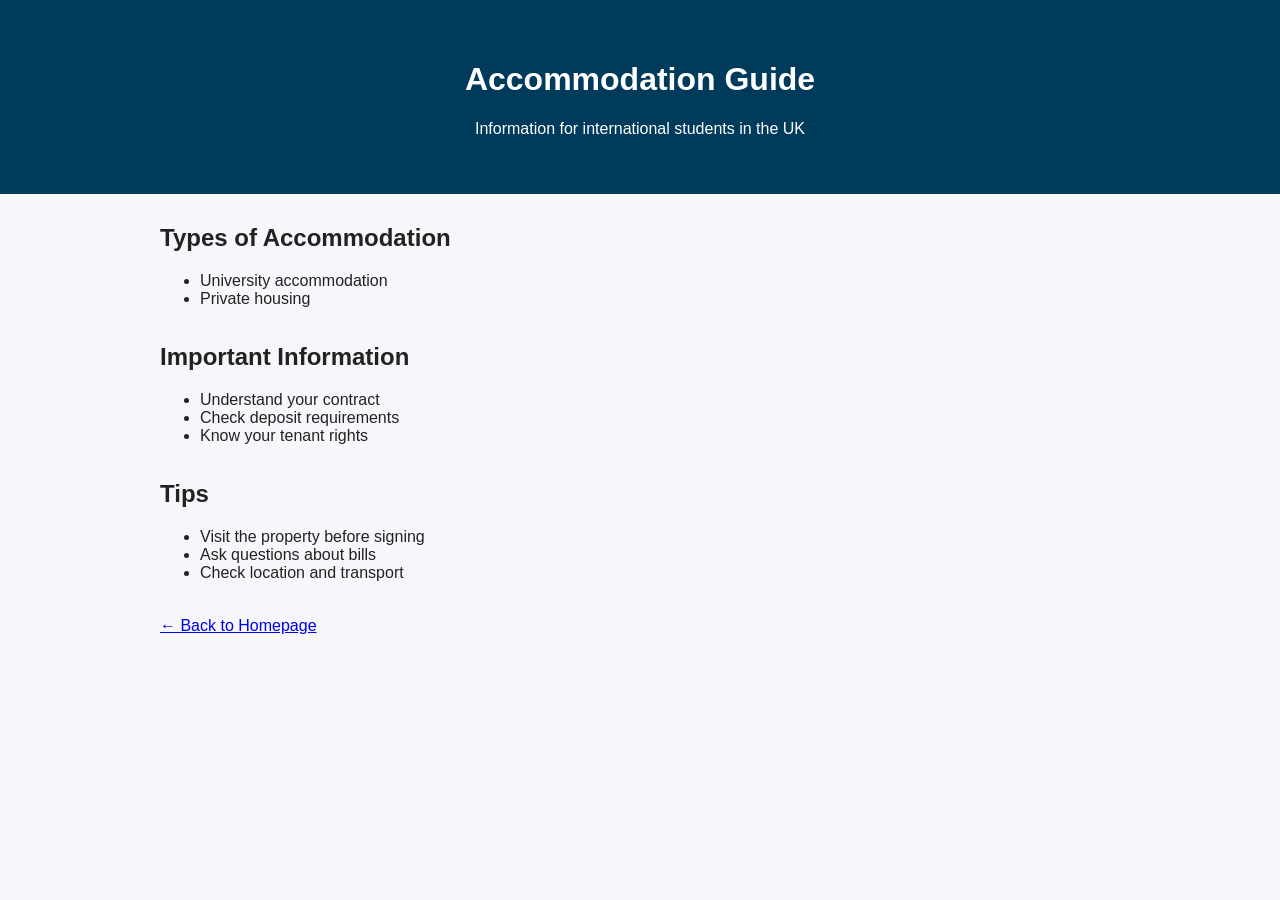
==== accommodation.html @ 3addf227 "accommodation.html" ====
<!DOCTYPE html>
<html lang="en">
<head>
    <meta charset="UTF-8">
    <meta name="viewport" content="width=device-width, initial-scale=1.0">
    <title>Accommodation Guide</title>
    <link rel="stylesheet" href="style.css">
</head>
<body>

<header>
    <h1>Accommodation Guide</h1>
    <p>Information for international students in the UK</p>
</header>

<main>

<section>
    <h2>Types of Accommodation</h2>
    <ul>
        <li>University accommodation</li>
        <li>Private housing</li>
    </ul>
</section>

<section>
    <h2>Important Information</h2>
    <ul>
        <li>Understand your contract</li>
        <li>Check deposit requirements</li>
        <li>Know your tenant rights</li>
    </ul>
</section>

<section>
    <h2>Tips</h2>
    <ul>
        <li>Visit the property before signing</li>
        <li>Ask questions about bills</li>
        <li>Check location and transport</li>
    </ul>
</section>

<section>
    <a href="index.html">← Back to Homepage</a>
</section>

</main>

</body>
</html>
---- style.css ----
* {
    box-sizing: border-box;
}

body {
    font-family: Arial, sans-serif;
    margin: 0;
    background-color: #f5f7fa;
    color: #222;
}

header {
    background-color: #003b5c;
    color: white;
    padding: 40px 20px;
    text-align: center;
}

main {
    max-width: 1000px;
    margin: 30px auto;
    padding: 0 20px;
}

section {
    margin-bottom: 35px;
}

.search-section input {
    width: 100%;
    padding: 15px;
    font-size: 16px;
    border: 1px solid #ccc;
    border-radius: 10px;
}

.grid {
    display: grid;
    grid-template-columns: repeat(3, 1fr);
    gap: 15px;
}

.card {
    display: block;
    background-color: white;
    padding: 25px;
    text-align: center;
    text-decoration: none;
    color: #003b5c;
    border-radius: 12px;
    border: 1px solid #ddd;
    font-weight: bold;
}

.card:hover {
    background-color: #eaf4f8;
}

footer {
    text-align: center;
    padding: 20px;
    color: #666;
}

@media (max-width: 700px) {
    .grid {
        grid-template-columns: 1fr;
    }
}
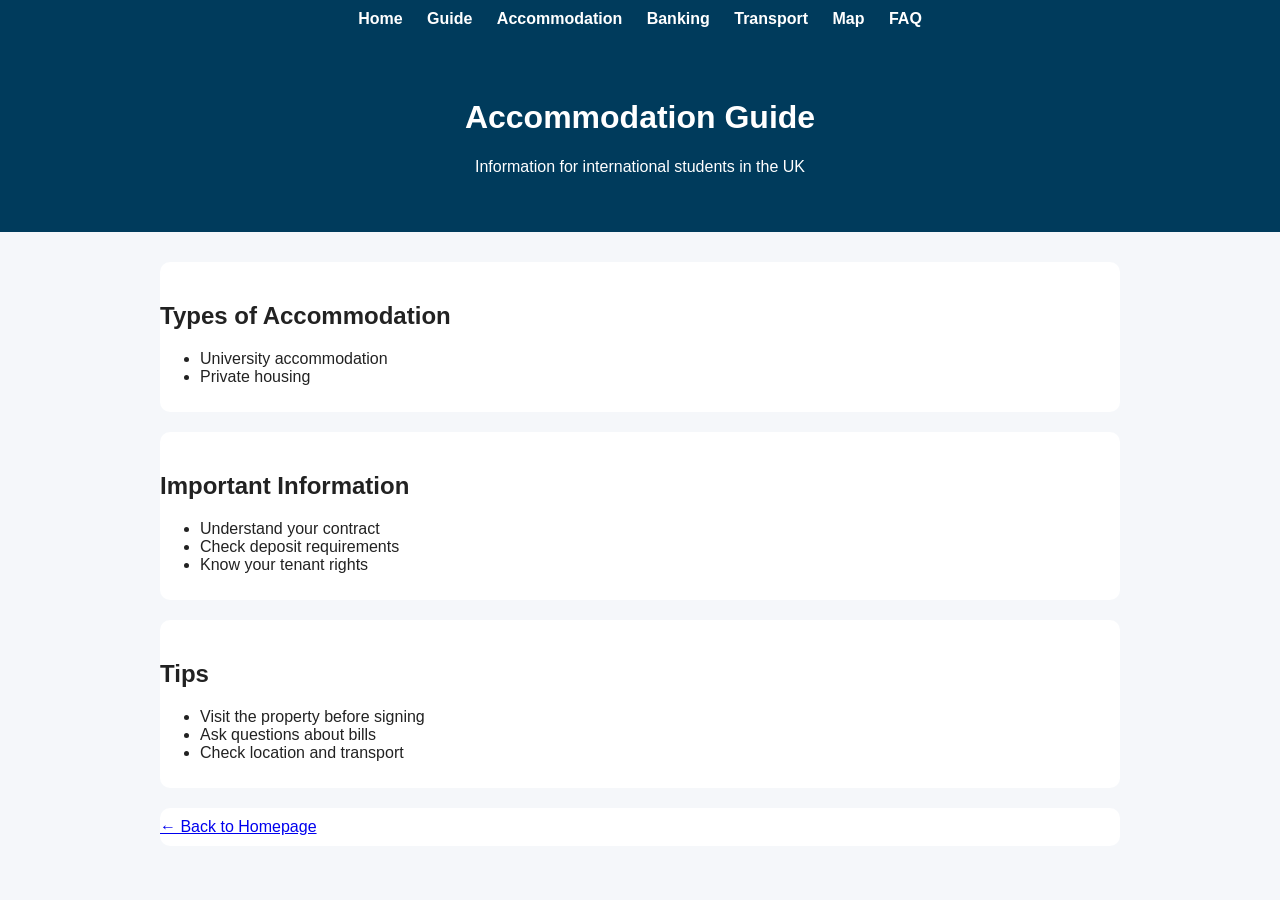
==== commit f5edaf63: "nav" ====
--- a/accommodation.html
+++ b/accommodation.html
@@ -3,10 +3,20 @@
 <head>
     <meta charset="UTF-8">
     <meta name="viewport" content="width=device-width, initial-scale=1.0">
-    <title>Accommodation Guide</title>
+    <title>International Student Hub</title>
     <link rel="stylesheet" href="style.css">
 </head>
 <body>
+
+<nav class="navbar">
+    <a href="index.html">Home</a>
+    <a href="guide.html">Guide</a>
+    <a href="accommodation.html">Accommodation</a>
+    <a href="banking.html">Banking</a>
+    <a href="transport.html">Transport</a>
+    <a href="map.html">Map</a>
+    <a href="faq.html">FAQ</a>
+</nav>
 
 <header>
     <h1>Accommodation Guide</h1>
--- a/style.css
+++ b/style.css
@@ -7,6 +7,23 @@
     margin: 0;
     background-color: #f5f7fa;
     color: #222;
+}
+
+.navbar {
+    background-color: #003b5c;
+    padding: 10px;
+    text-align: center;
+}
+
+.navbar a {
+    color: white;
+    margin: 0 10px;
+    text-decoration: none;
+    font-weight: bold;
+}
+
+.navbar a:hover {
+    text-decoration: underline;
 }
 
 header {
@@ -24,6 +41,10 @@
 
 section {
     margin-bottom: 35px;
+    background: white;
+    padding: 20px;
+    border-radius: 10px;
+    margin-bottom: 20px;
 }
 
 .search-section input {
@@ -50,9 +71,11 @@
     border-radius: 12px;
     border: 1px solid #ddd;
     font-weight: bold;
+    transition: 0.2s;
 }
 
 .card:hover {
+    transform: translateY(-3px);
     background-color: #eaf4f8;
 }
 
@@ -66,4 +89,12 @@
     .grid {
         grid-template-columns: 1fr;
     }
+}
+
+h2 {
+    margin-top: 30px;
+}
+
+section {
+    padding: 10px 0;
 }
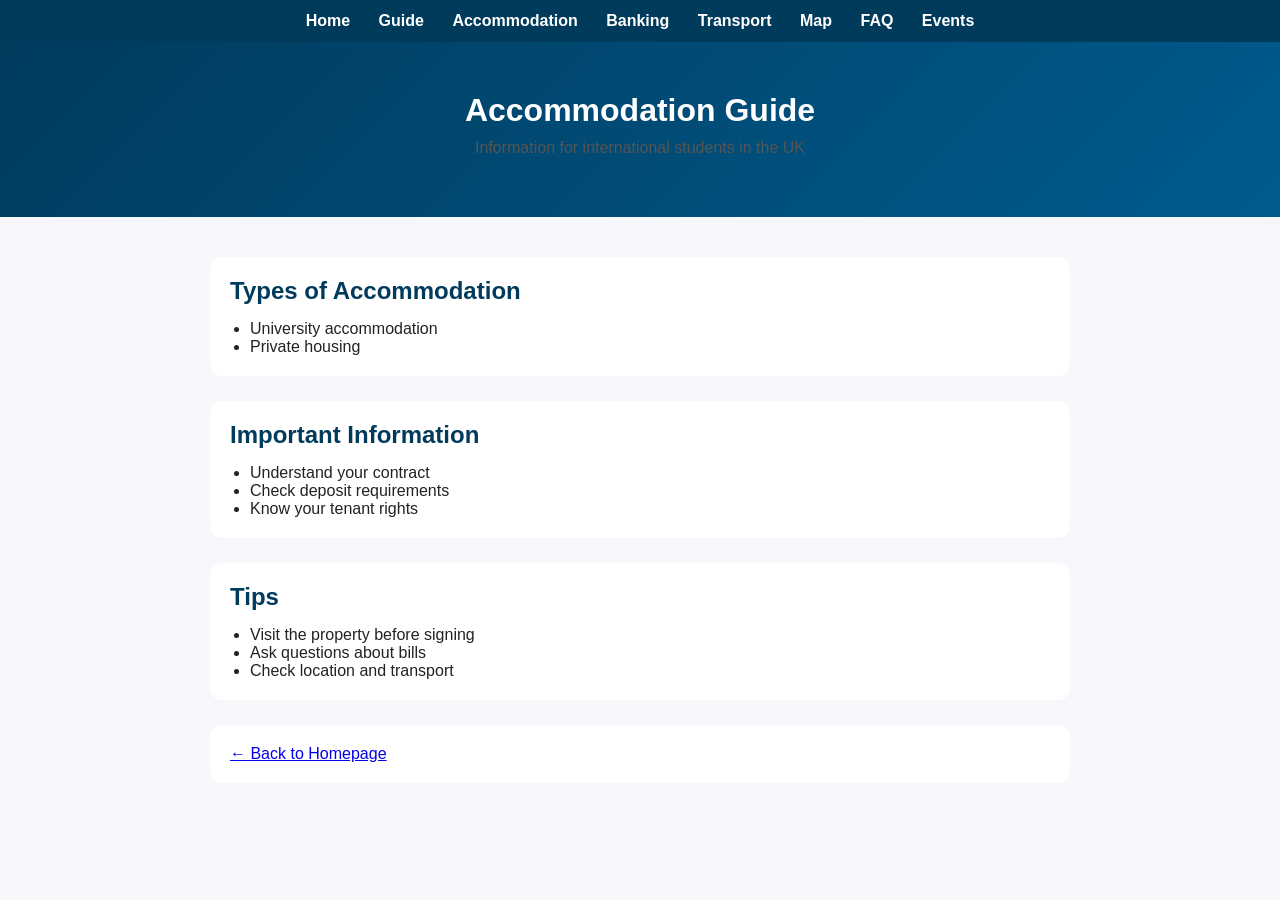
==== commit 988d9d79: "nav bar" ====
--- a/accommodation.html
+++ b/accommodation.html
@@ -16,7 +16,9 @@
     <a href="transport.html">Transport</a>
     <a href="map.html">Map</a>
     <a href="faq.html">FAQ</a>
+    <a href="events.html">Events</a>
 </nav>
+
 
 <header>
     <h1>Accommodation Guide</h1>
--- a/style.css
+++ b/style.css
@@ -1,23 +1,27 @@
+/* Reset */
 * {
     box-sizing: border-box;
+    margin: 0;
+    padding: 0;
 }
 
+/* Body */
 body {
     font-family: Arial, sans-serif;
-    margin: 0;
     background-color: #f5f7fa;
     color: #222;
 }
 
+/* Navbar */
 .navbar {
     background-color: #003b5c;
-    padding: 10px;
+    padding: 12px;
     text-align: center;
 }
 
 .navbar a {
     color: white;
-    margin: 0 10px;
+    margin: 0 12px;
     text-decoration: none;
     font-weight: bold;
 }
@@ -26,75 +30,87 @@
     text-decoration: underline;
 }
 
+/* Header */
 header {
-    background-color: #003b5c;
+    background: linear-gradient(135deg, #003b5c, #005b8f);
     color: white;
-    padding: 40px 20px;
+    padding: 50px 20px;
     text-align: center;
 }
 
+h1 {
+    font-size: 32px;
+    margin-bottom: 10px;
+}
+
+h2 {
+    margin-bottom: 15px;
+    color: #003b5c;
+}
+
+/* Layout */
 main {
-    max-width: 1000px;
-    margin: 30px auto;
+    max-width: 900px;
+    margin: 40px auto;
     padding: 0 20px;
 }
 
 section {
-    margin-bottom: 35px;
     background: white;
     padding: 20px;
-    border-radius: 10px;
-    margin-bottom: 20px;
+    border-radius: 12px;
+    margin-bottom: 25px;
 }
 
-.search-section input {
-    width: 100%;
-    padding: 15px;
-    font-size: 16px;
-    border: 1px solid #ccc;
-    border-radius: 10px;
+/* Grid */
+.grid {
+    display: grid;
+    grid-template-columns: repeat(auto-fit, minmax(220px, 1fr));
+    gap: 20px;
 }
 
-.grid {
-    display: grid;
-    grid-template-columns: repeat(3, 1fr);
-    gap: 15px;
-}
-
+/* Cards */
 .card {
     display: block;
-    background-color: white;
     padding: 25px;
+    background: white;
+    border-radius: 15px;
     text-align: center;
     text-decoration: none;
     color: #003b5c;
-    border-radius: 12px;
-    border: 1px solid #ddd;
     font-weight: bold;
-    transition: 0.2s;
+    box-shadow: 0 4px 10px rgba(0,0,0,0.08);
+    transition: all 0.2s ease;
 }
 
 .card:hover {
-    transform: translateY(-3px);
-    background-color: #eaf4f8;
+    transform: translateY(-5px);
+    box-shadow: 0 8px 20px rgba(0,0,0,0.12);
 }
 
+/* Search */
+.search {
+    width: 100%;
+    padding: 15px;
+    border-radius: 10px;
+    border: 1px solid #ccc;
+    font-size: 16px;
+}
+
+/* Text */
+p {
+    color: #555;
+    margin-bottom: 10px;
+}
+
+ul, ol {
+    margin-left: 20px;
+    margin-top: 10px;
+}
+
+/* Footer */
 footer {
     text-align: center;
     padding: 20px;
     color: #666;
-}
-
-@media (max-width: 700px) {
-    .grid {
-        grid-template-columns: 1fr;
-    }
-}
-
-h2 {
-    margin-top: 30px;
-}
-
-section {
-    padding: 10px 0;
 }
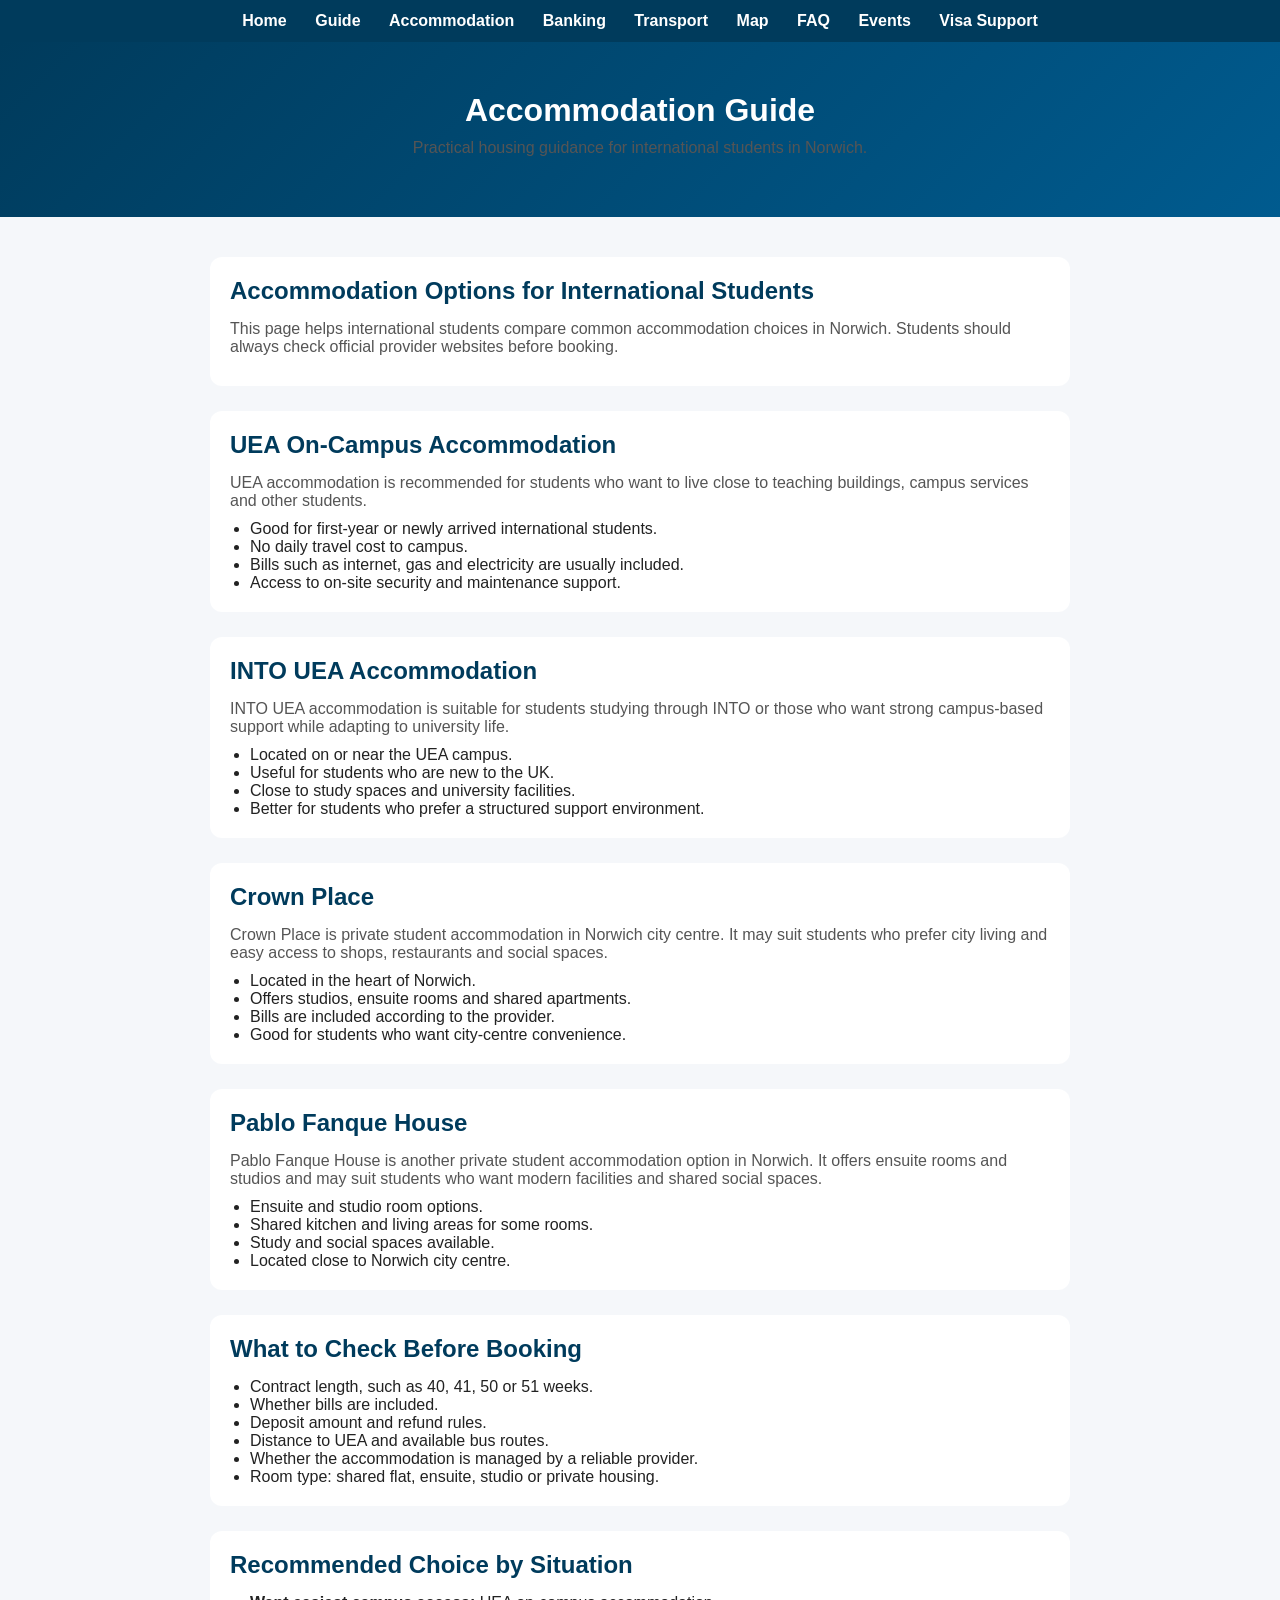
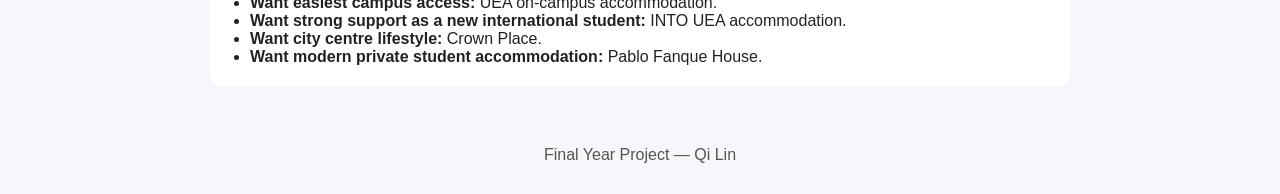
==== commit 67cb150a: "visa page" ====
--- a/accommodation.html
+++ b/accommodation.html
@@ -3,7 +3,7 @@
 <head>
     <meta charset="UTF-8">
     <meta name="viewport" content="width=device-width, initial-scale=1.0">
-    <title>International Student Hub</title>
+    <title>Accommodation Guide</title>
     <link rel="stylesheet" href="style.css">
 </head>
 <body>
@@ -17,47 +17,93 @@
     <a href="map.html">Map</a>
     <a href="faq.html">FAQ</a>
     <a href="events.html">Events</a>
+    <a href="visa.html">Visa Support</a>
 </nav>
-
 
 <header>
     <h1>Accommodation Guide</h1>
-    <p>Information for international students in the UK</p>
+    <p>Practical housing guidance for international students in Norwich.</p>
 </header>
 
 <main>
 
 <section>
-    <h2>Types of Accommodation</h2>
+    <h2>Accommodation Options for International Students</h2>
+    <p>This page helps international students compare common accommodation choices in Norwich. Students should always check official provider websites before booking.</p>
+</section>
+
+<section>
+    <h2>UEA On-Campus Accommodation</h2>
+    <p>UEA accommodation is recommended for students who want to live close to teaching buildings, campus services and other students.</p>
     <ul>
-        <li>University accommodation</li>
-        <li>Private housing</li>
+        <li>Good for first-year or newly arrived international students.</li>
+        <li>No daily travel cost to campus.</li>
+        <li>Bills such as internet, gas and electricity are usually included.</li>
+        <li>Access to on-site security and maintenance support.</li>
     </ul>
 </section>
 
 <section>
-    <h2>Important Information</h2>
+    <h2>INTO UEA Accommodation</h2>
+    <p>INTO UEA accommodation is suitable for students studying through INTO or those who want strong campus-based support while adapting to university life.</p>
     <ul>
-        <li>Understand your contract</li>
-        <li>Check deposit requirements</li>
-        <li>Know your tenant rights</li>
+        <li>Located on or near the UEA campus.</li>
+        <li>Useful for students who are new to the UK.</li>
+        <li>Close to study spaces and university facilities.</li>
+        <li>Better for students who prefer a structured support environment.</li>
     </ul>
 </section>
 
 <section>
-    <h2>Tips</h2>
+    <h2>Crown Place</h2>
+    <p>Crown Place is private student accommodation in Norwich city centre. It may suit students who prefer city living and easy access to shops, restaurants and social spaces.</p>
     <ul>
-        <li>Visit the property before signing</li>
-        <li>Ask questions about bills</li>
-        <li>Check location and transport</li>
+        <li>Located in the heart of Norwich.</li>
+        <li>Offers studios, ensuite rooms and shared apartments.</li>
+        <li>Bills are included according to the provider.</li>
+        <li>Good for students who want city-centre convenience.</li>
     </ul>
 </section>
 
 <section>
-    <a href="index.html">← Back to Homepage</a>
+    <h2>Pablo Fanque House</h2>
+    <p>Pablo Fanque House is another private student accommodation option in Norwich. It offers ensuite rooms and studios and may suit students who want modern facilities and shared social spaces.</p>
+    <ul>
+        <li>Ensuite and studio room options.</li>
+        <li>Shared kitchen and living areas for some rooms.</li>
+        <li>Study and social spaces available.</li>
+        <li>Located close to Norwich city centre.</li>
+    </ul>
+</section>
+
+<section>
+    <h2>What to Check Before Booking</h2>
+    <ul>
+        <li>Contract length, such as 40, 41, 50 or 51 weeks.</li>
+        <li>Whether bills are included.</li>
+        <li>Deposit amount and refund rules.</li>
+        <li>Distance to UEA and available bus routes.</li>
+        <li>Whether the accommodation is managed by a reliable provider.</li>
+        <li>Room type: shared flat, ensuite, studio or private housing.</li>
+    </ul>
+</section>
+
+<section>
+    <h2>Recommended Choice by Situation</h2>
+    <ul>
+        <li><strong>Want easiest campus access:</strong> UEA on-campus accommodation.</li>
+        <li><strong>Want strong support as a new international student:</strong> INTO UEA accommodation.</li>
+        <li><strong>Want city centre lifestyle:</strong> Crown Place.</li>
+        <li><strong>Want modern private student accommodation:</strong> Pablo Fanque House.</li>
+    </ul>
 </section>
 
 </main>
 
+<footer>
+    <p>Final Year Project — Qi Lin</p>
+</footer>
+
+<script src="script.js"></script>
 </body>
 </html>
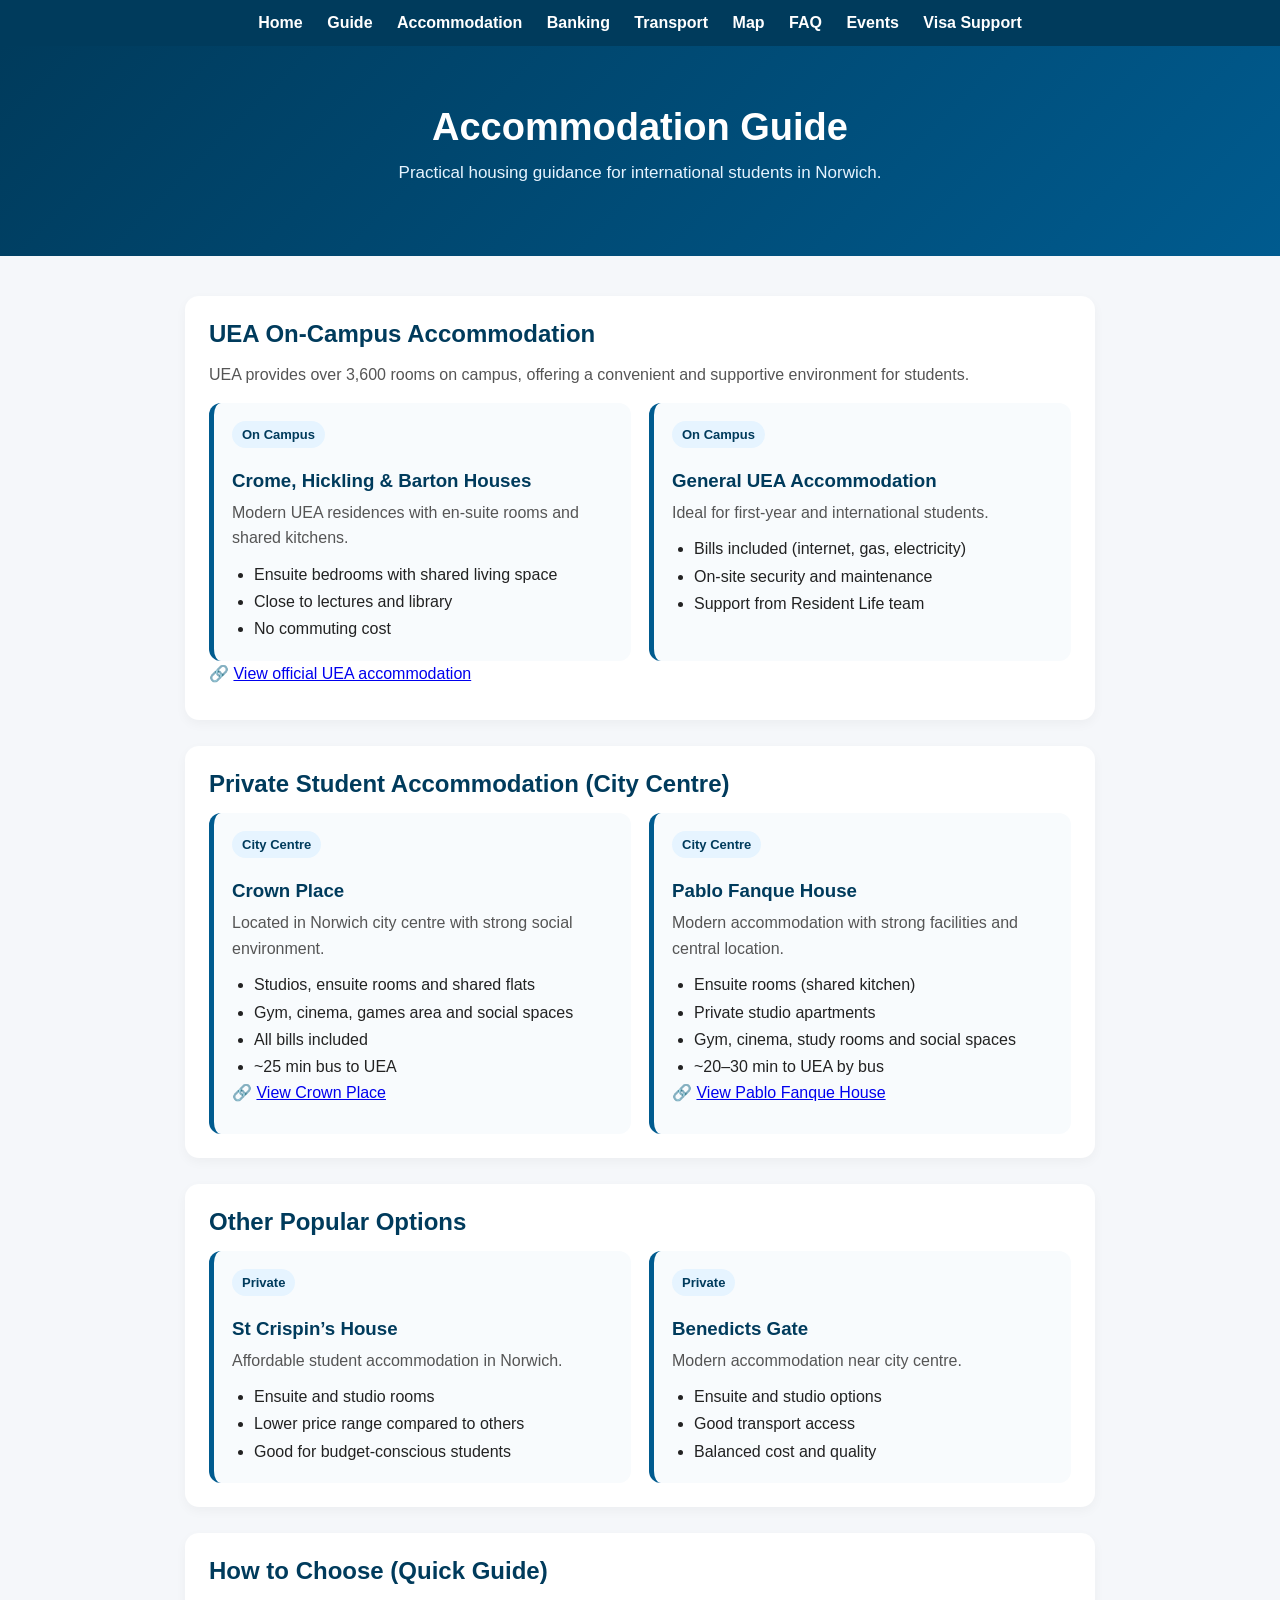
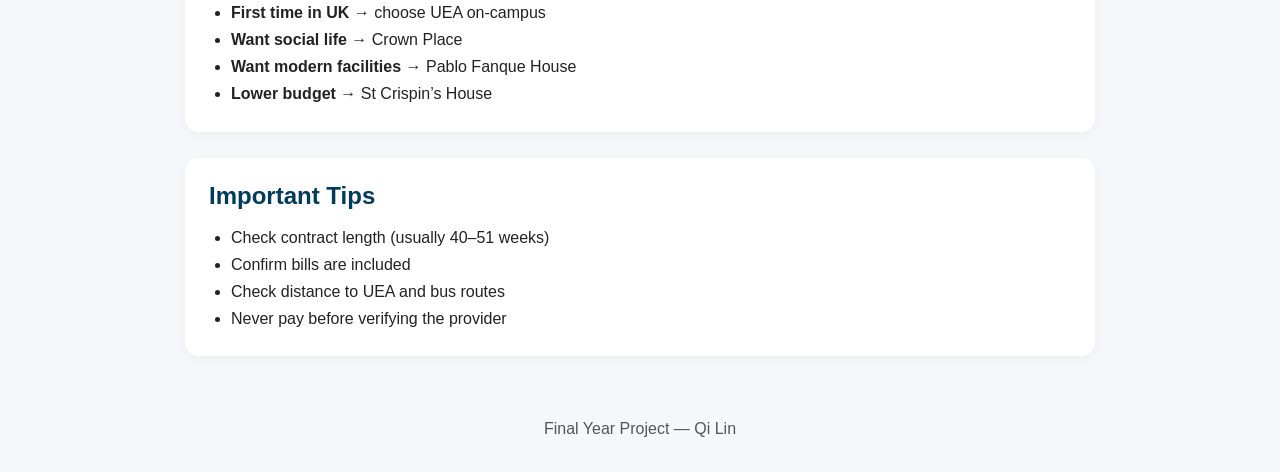
==== commit a90ddab5: "acc" ====
--- a/accommodation.html
+++ b/accommodation.html
@@ -28,73 +28,137 @@
 <main>
 
 <section>
-    <h2>Accommodation Options for International Students</h2>
-    <p>This page helps international students compare common accommodation choices in Norwich. Students should always check official provider websites before booking.</p>
+    <h2>UEA On-Campus Accommodation</h2>
+    <p>UEA provides over 3,600 rooms on campus, offering a convenient and supportive environment for students.</p>
+
+    <div class="info-grid">
+
+        <div class="info-card">
+            <span class="badge">On Campus</span>
+            <h3>Crome, Hickling & Barton Houses</h3>
+            <p>Modern UEA residences with en-suite rooms and shared kitchens.</p>
+            <ul>
+                <li>Ensuite bedrooms with shared living space</li>
+                <li>Close to lectures and library</li>
+                <li>No commuting cost</li>
+            </ul>
+        </div>
+
+        <div class="info-card">
+            <span class="badge">On Campus</span>
+            <h3>General UEA Accommodation</h3>
+            <p>Ideal for first-year and international students.</p>
+            <ul>
+                <li>Bills included (internet, gas, electricity)</li>
+                <li>On-site security and maintenance</li>
+                <li>Support from Resident Life team</li>
+            </ul>
+        </div>
+
+    </div>
+
+    <p>
+        🔗 <a href="https://www.uea.ac.uk/uea-life/accommodation" target="_blank">
+        View official UEA accommodation
+        </a>
+    </p>
 </section>
 
+
 <section>
-    <h2>UEA On-Campus Accommodation</h2>
-    <p>UEA accommodation is recommended for students who want to live close to teaching buildings, campus services and other students.</p>
-    <ul>
-        <li>Good for first-year or newly arrived international students.</li>
-        <li>No daily travel cost to campus.</li>
-        <li>Bills such as internet, gas and electricity are usually included.</li>
-        <li>Access to on-site security and maintenance support.</li>
-    </ul>
+    <h2>Private Student Accommodation (City Centre)</h2>
+
+    <div class="info-grid">
+
+        <div class="info-card">
+            <span class="badge">City Centre</span>
+            <h3>Crown Place</h3>
+            <p>Located in Norwich city centre with strong social environment.</p>
+            <ul>
+                <li>Studios, ensuite rooms and shared flats</li>
+                <li>Gym, cinema, games area and social spaces</li>
+                <li>All bills included</li>
+                <li>~25 min bus to UEA</li>
+            </ul>
+            <p>
+                🔗 <a href="https://www.collegiate-ac.com/uk-student-accommodation/norwich/crown-place/" target="_blank">
+                View Crown Place
+                </a>
+            </p>
+        </div>
+
+        <div class="info-card">
+            <span class="badge">City Centre</span>
+            <h3>Pablo Fanque House</h3>
+            <p>Modern accommodation with strong facilities and central location.</p>
+            <ul>
+                <li>Ensuite rooms (shared kitchen)</li>
+                <li>Private studio apartments</li>
+                <li>Gym, cinema, study rooms and social spaces</li>
+                <li>~20–30 min to UEA by bus</li>
+            </ul>
+            <p>
+                🔗 <a href="https://www.capitolstudents.com/locations/norwich/pablo-fanque-house/" target="_blank">
+                View Pablo Fanque House
+                </a>
+            </p>
+        </div>
+
+    </div>
 </section>
 
+
 <section>
-    <h2>INTO UEA Accommodation</h2>
-    <p>INTO UEA accommodation is suitable for students studying through INTO or those who want strong campus-based support while adapting to university life.</p>
-    <ul>
-        <li>Located on or near the UEA campus.</li>
-        <li>Useful for students who are new to the UK.</li>
-        <li>Close to study spaces and university facilities.</li>
-        <li>Better for students who prefer a structured support environment.</li>
-    </ul>
+    <h2>Other Popular Options</h2>
+
+    <div class="info-grid">
+
+        <div class="info-card">
+            <span class="badge">Private</span>
+            <h3>St Crispin’s House</h3>
+            <p>Affordable student accommodation in Norwich.</p>
+            <ul>
+                <li>Ensuite and studio rooms</li>
+                <li>Lower price range compared to others</li>
+                <li>Good for budget-conscious students</li>
+            </ul>
+        </div>
+
+        <div class="info-card">
+            <span class="badge">Private</span>
+            <h3>Benedicts Gate</h3>
+            <p>Modern accommodation near city centre.</p>
+            <ul>
+                <li>Ensuite and studio options</li>
+                <li>Good transport access</li>
+                <li>Balanced cost and quality</li>
+            </ul>
+        </div>
+
+    </div>
 </section>
 
+
 <section>
-    <h2>Crown Place</h2>
-    <p>Crown Place is private student accommodation in Norwich city centre. It may suit students who prefer city living and easy access to shops, restaurants and social spaces.</p>
+    <h2>How to Choose (Quick Guide)</h2>
+
     <ul>
-        <li>Located in the heart of Norwich.</li>
-        <li>Offers studios, ensuite rooms and shared apartments.</li>
-        <li>Bills are included according to the provider.</li>
-        <li>Good for students who want city-centre convenience.</li>
+        <li><strong>First time in UK →</strong> choose UEA on-campus</li>
+        <li><strong>Want social life →</strong> Crown Place</li>
+        <li><strong>Want modern facilities →</strong> Pablo Fanque House</li>
+        <li><strong>Lower budget →</strong> St Crispin’s House</li>
     </ul>
+
 </section>
 
-<section>
-    <h2>Pablo Fanque House</h2>
-    <p>Pablo Fanque House is another private student accommodation option in Norwich. It offers ensuite rooms and studios and may suit students who want modern facilities and shared social spaces.</p>
-    <ul>
-        <li>Ensuite and studio room options.</li>
-        <li>Shared kitchen and living areas for some rooms.</li>
-        <li>Study and social spaces available.</li>
-        <li>Located close to Norwich city centre.</li>
-    </ul>
-</section>
 
 <section>
-    <h2>What to Check Before Booking</h2>
+    <h2>Important Tips</h2>
     <ul>
-        <li>Contract length, such as 40, 41, 50 or 51 weeks.</li>
-        <li>Whether bills are included.</li>
-        <li>Deposit amount and refund rules.</li>
-        <li>Distance to UEA and available bus routes.</li>
-        <li>Whether the accommodation is managed by a reliable provider.</li>
-        <li>Room type: shared flat, ensuite, studio or private housing.</li>
-    </ul>
-</section>
-
-<section>
-    <h2>Recommended Choice by Situation</h2>
-    <ul>
-        <li><strong>Want easiest campus access:</strong> UEA on-campus accommodation.</li>
-        <li><strong>Want strong support as a new international student:</strong> INTO UEA accommodation.</li>
-        <li><strong>Want city centre lifestyle:</strong> Crown Place.</li>
-        <li><strong>Want modern private student accommodation:</strong> Pablo Fanque House.</li>
+        <li>Check contract length (usually 40–51 weeks)</li>
+        <li>Confirm bills are included</li>
+        <li>Check distance to UEA and bus routes</li>
+        <li>Never pay before verifying the provider</li>
     </ul>
 </section>
 
--- a/style.css
+++ b/style.css
@@ -1,27 +1,27 @@
-/* Reset */
 * {
     box-sizing: border-box;
     margin: 0;
     padding: 0;
 }
 
-/* Body */
 body {
     font-family: Arial, sans-serif;
     background-color: #f5f7fa;
     color: #222;
 }
 
-/* Navbar */
 .navbar {
     background-color: #003b5c;
-    padding: 12px;
+    padding: 14px;
     text-align: center;
+    position: sticky;
+    top: 0;
+    z-index: 10;
 }
 
 .navbar a {
     color: white;
-    margin: 0 12px;
+    margin: 0 10px;
     text-decoration: none;
     font-weight: bold;
 }
@@ -30,57 +30,77 @@
     text-decoration: underline;
 }
 
-/* Header */
 header {
     background: linear-gradient(135deg, #003b5c, #005b8f);
     color: white;
-    padding: 50px 20px;
+    padding: 60px 20px;
     text-align: center;
 }
 
-h1 {
-    font-size: 32px;
+header h1 {
+    font-size: 38px;
     margin-bottom: 10px;
+    color: white;
 }
 
-h2 {
-    margin-bottom: 15px;
-    color: #003b5c;
+header p {
+    color: #e6f4ff;
+    font-size: 17px;
 }
 
-/* Layout */
 main {
-    max-width: 900px;
+    max-width: 950px;
     margin: 40px auto;
     padding: 0 20px;
 }
 
 section {
     background: white;
-    padding: 20px;
-    border-radius: 12px;
-    margin-bottom: 25px;
+    padding: 24px;
+    border-radius: 14px;
+    margin-bottom: 26px;
+    box-shadow: 0 4px 12px rgba(0,0,0,0.04);
 }
 
-/* Grid */
-.grid {
+h2 {
+    color: #003b5c;
+    margin-bottom: 14px;
+}
+
+h3 {
+    color: #003b5c;
+    margin: 12px 0 8px;
+}
+
+p {
+    color: #555;
+    line-height: 1.6;
+    margin-bottom: 10px;
+}
+
+ul, ol {
+    margin-left: 22px;
+    line-height: 1.7;
+}
+
+.grid, .info-grid {
     display: grid;
     grid-template-columns: repeat(auto-fit, minmax(220px, 1fr));
-    gap: 20px;
+    gap: 18px;
+    margin-top: 15px;
 }
 
-/* Cards */
 .card {
     display: block;
-    padding: 25px;
     background: white;
+    padding: 24px;
     border-radius: 15px;
     text-align: center;
     text-decoration: none;
     color: #003b5c;
     font-weight: bold;
     box-shadow: 0 4px 10px rgba(0,0,0,0.08);
-    transition: all 0.2s ease;
+    transition: 0.2s ease;
 }
 
 .card:hover {
@@ -88,7 +108,11 @@
     box-shadow: 0 8px 20px rgba(0,0,0,0.12);
 }
 
-/* Search */
+.external::after {
+    content: " ↗";
+    font-size: 13px;
+}
+
 .search {
     width: 100%;
     padding: 15px;
@@ -97,18 +121,58 @@
     font-size: 16px;
 }
 
-/* Text */
-p {
-    color: #555;
+.search-section {
+    text-align: center;
+}
+
+.info-card {
+    background: #f8fbfd;
+    border-left: 5px solid #005b8f;
+    padding: 18px;
+    border-radius: 12px;
+}
+
+.badge {
+    display: inline-block;
+    background: #e6f4ff;
+    color: #003b5c;
+    padding: 6px 10px;
+    border-radius: 20px;
+    font-size: 13px;
+    font-weight: bold;
     margin-bottom: 10px;
 }
 
-ul, ol {
-    margin-left: 20px;
-    margin-top: 10px;
+details {
+    background: #f8fbfd;
+    padding: 15px;
+    border-radius: 10px;
+    margin-bottom: 12px;
+    border: 1px solid #dce8ef;
 }
 
-/* Footer */
+summary {
+    font-weight: bold;
+    color: #003b5c;
+    cursor: pointer;
+}
+
+.button-link {
+    display: inline-block;
+    padding: 12px 18px;
+    background: #003b5c;
+    color: white;
+    border-radius: 8px;
+    text-decoration: none;
+    font-weight: bold;
+    margin-right: 10px;
+    margin-top: 8px;
+}
+
+.button-link:hover {
+    background: #005b8f;
+}
+
 footer {
     text-align: center;
     padding: 20px;
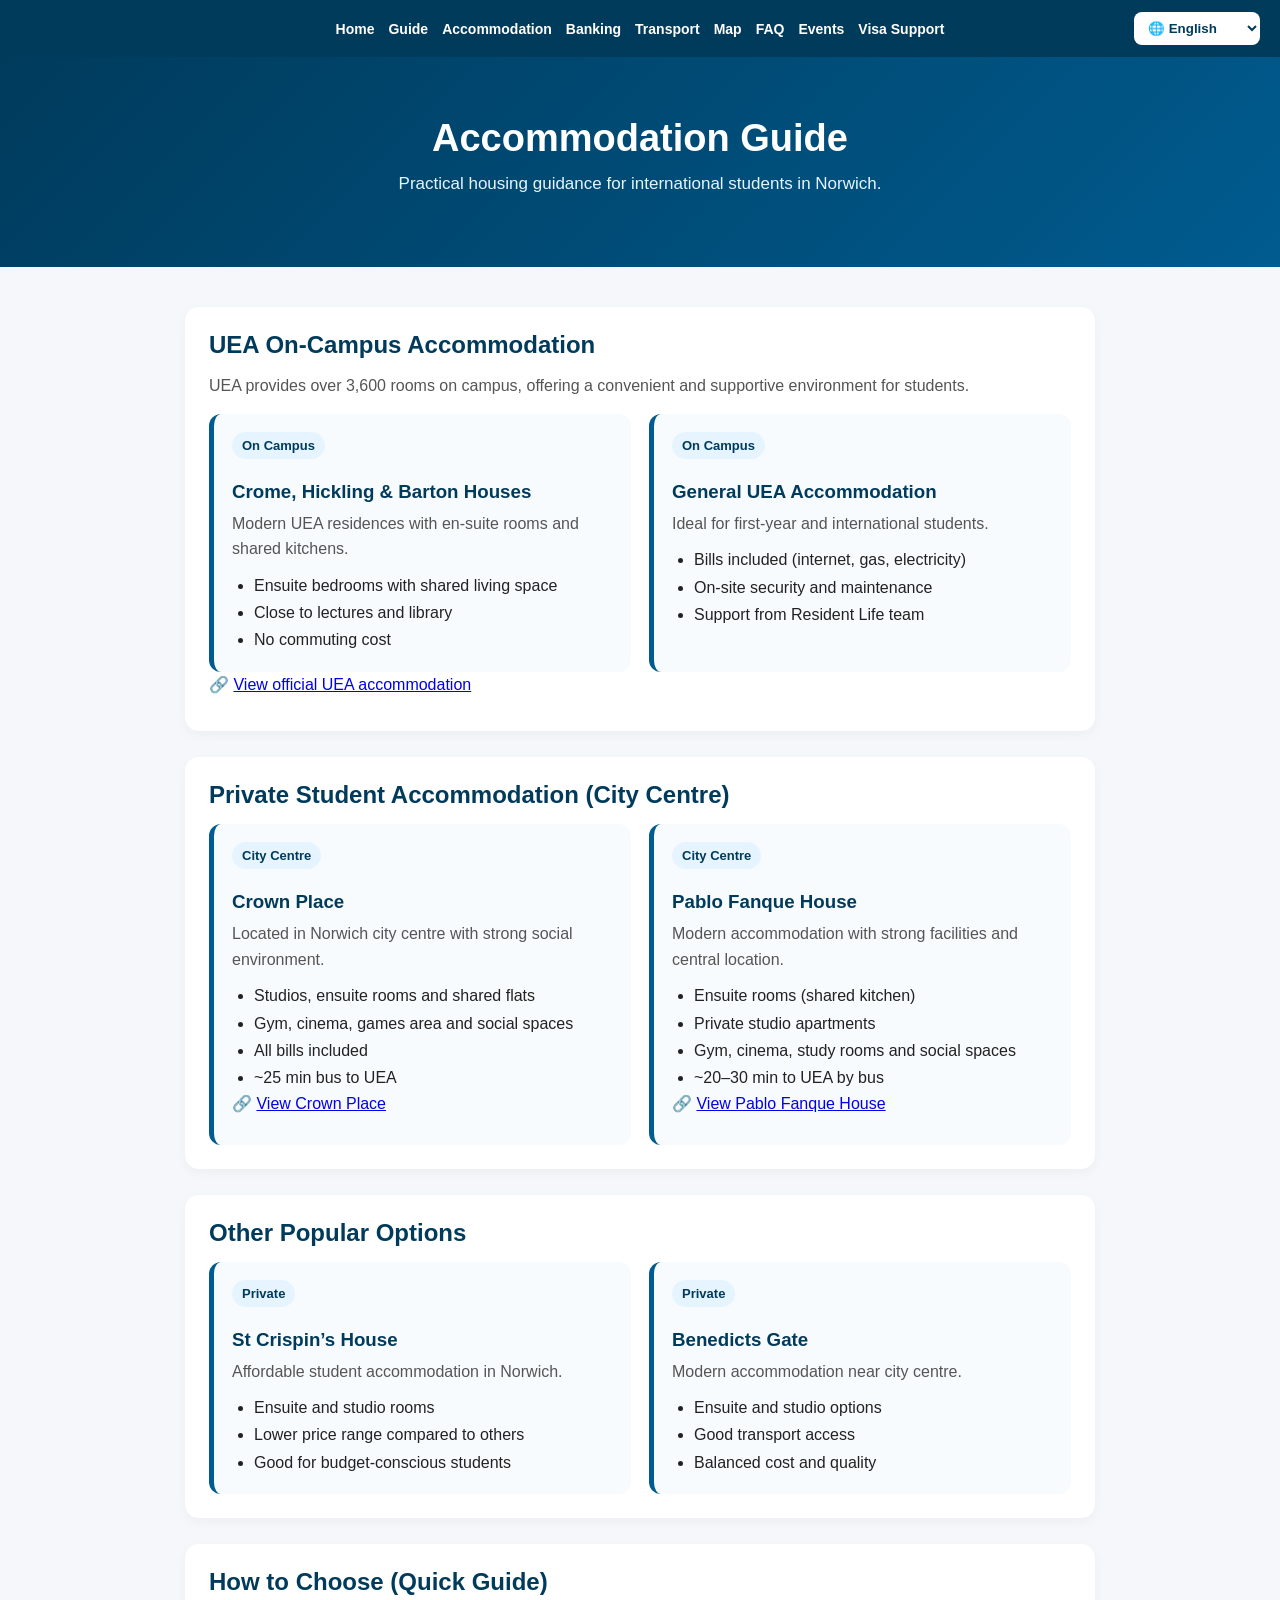
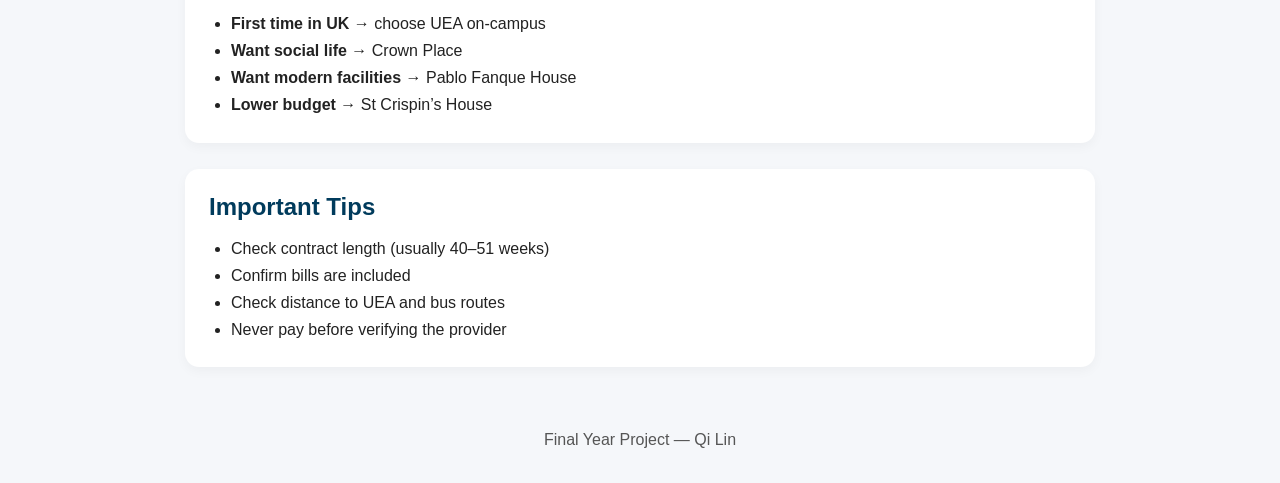
==== commit 0a7450d3: "nav bar" ====
--- a/accommodation.html
+++ b/accommodation.html
@@ -9,15 +9,27 @@
 <body>
 
 <nav class="navbar">
-    <a href="index.html">Home</a>
-    <a href="guide.html">Guide</a>
-    <a href="accommodation.html">Accommodation</a>
-    <a href="banking.html">Banking</a>
-    <a href="transport.html">Transport</a>
-    <a href="map.html">Map</a>
-    <a href="faq.html">FAQ</a>
-    <a href="events.html">Events</a>
-    <a href="visa.html">Visa Support</a>
+    <div class="nav-left">
+        <a href="index.html">Home</a>
+        <a href="guide.html">Guide</a>
+        <a href="accommodation.html">Accommodation</a>
+        <a href="banking.html">Banking</a>
+        <a href="transport.html">Transport</a>
+        <a href="map.html">Map</a>
+        <a href="faq.html">FAQ</a>
+        <a href="events.html">Events</a>
+        <a href="visa.html">Visa Support</a>
+    </div>
+
+    <div class="nav-right">
+        <select class="language-select" onchange="changeLanguage(this.value)">
+            <option value="en">🌐 English</option>
+            <option value="zh">🇨🇳 中文</option>
+            <option value="ar">🇸🇦 العربية</option>
+            <option value="hi">🇮🇳 हिन्दी</option>
+            <option value="vi">🇻🇳 Tiếng Việt</option>
+        </select>
+    </div>
 </nav>
 
 <header>
--- a/style.css
+++ b/style.css
@@ -12,24 +12,48 @@
 
 .navbar {
     background-color: #003b5c;
-    padding: 14px;
-    text-align: center;
+    padding: 12px 20px;
+    display: grid;
+    grid-template-columns: 1fr auto 1fr;
+    align-items: center;
     position: sticky;
     top: 0;
     z-index: 10;
 }
 
-.navbar a {
-    color: white;
-    margin: 0 10px;
+.nav-left {
+    grid-column: 2;
+    display: flex;
+    justify-content: center;
+    flex-wrap: wrap;
+    gap: 14px;
+}
+
+.nav-left a {
+    color: white;
     text-decoration: none;
     font-weight: bold;
-}
-
-.navbar a:hover {
+    font-size: 14px;
+}
+
+.nav-left a:hover {
     text-decoration: underline;
 }
 
+.nav-right {
+    grid-column: 3;
+    justify-self: end;
+}
+
+.language-select {
+    padding: 8px 10px;
+    border-radius: 8px;
+    border: none;
+    font-weight: bold;
+    color: #003b5c;
+    background: white;
+    cursor: pointer;
+}
 header {
     background: linear-gradient(135deg, #003b5c, #005b8f);
     color: white;
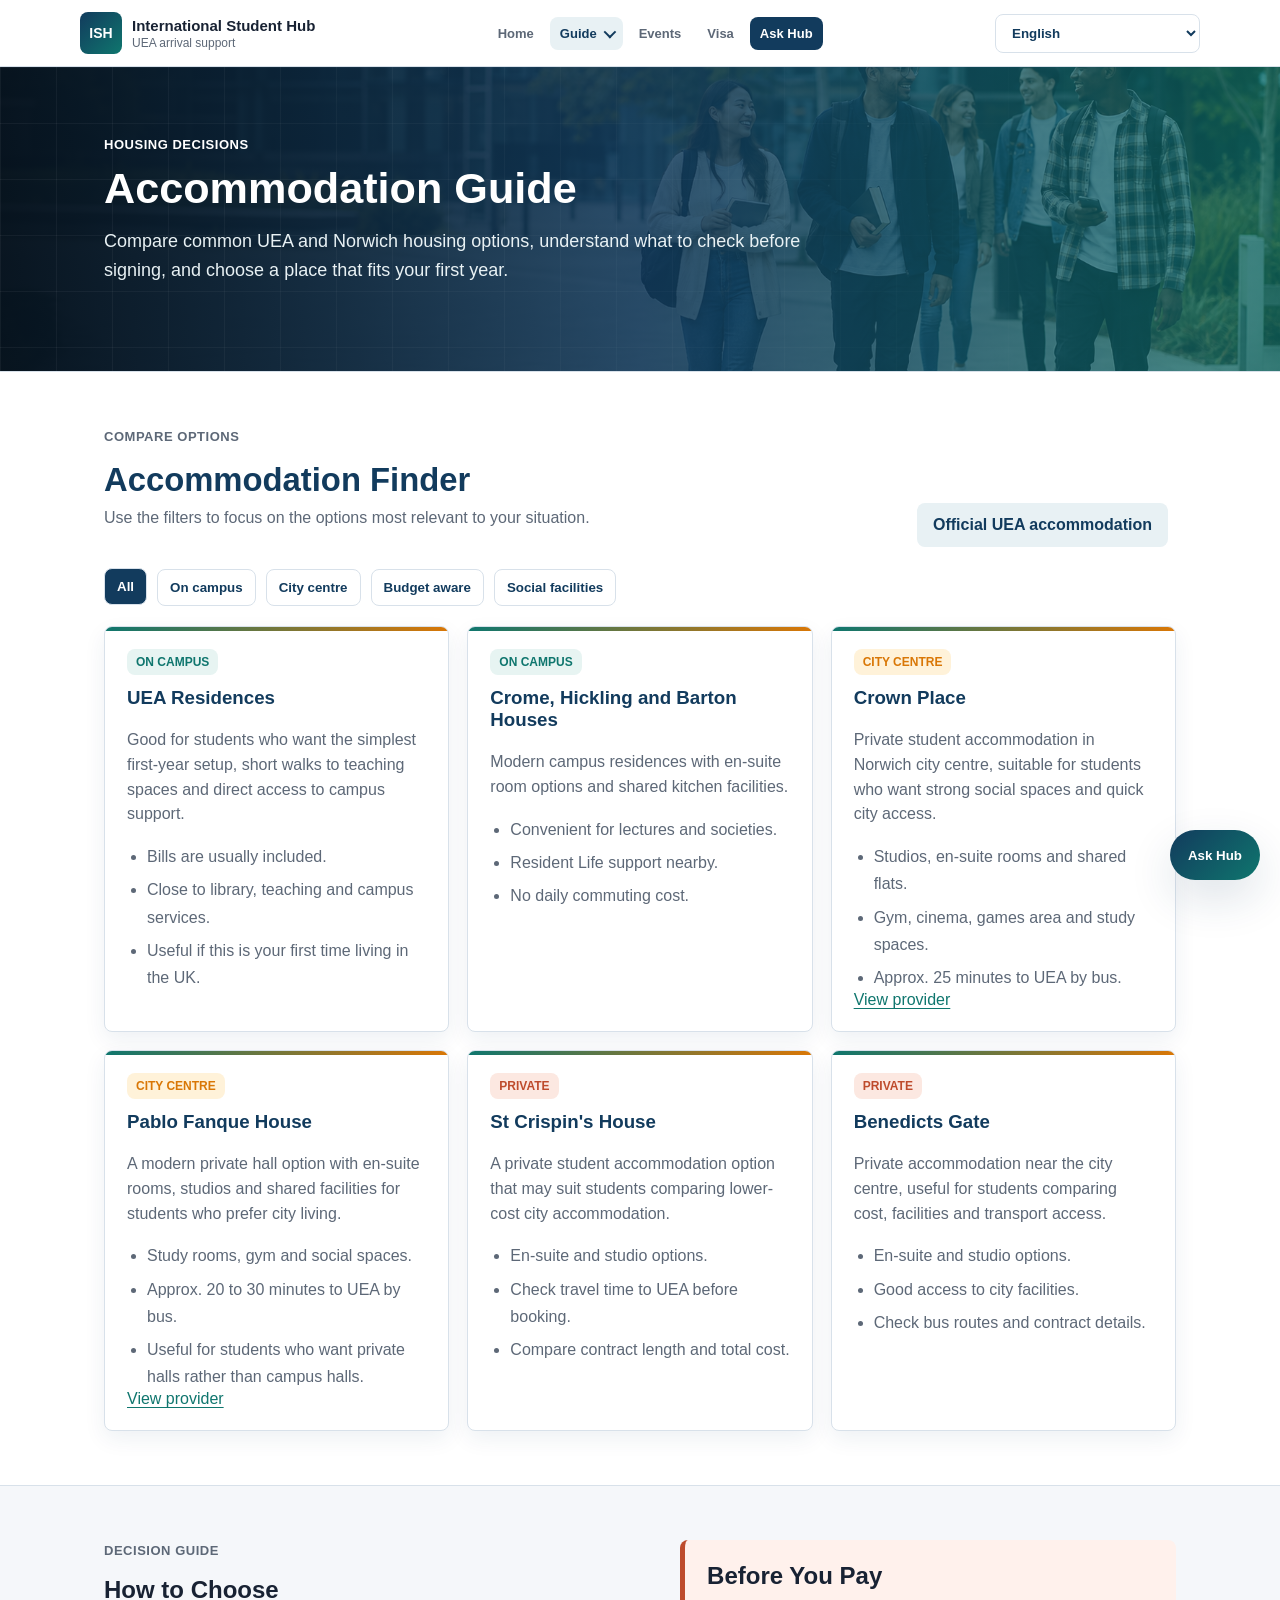
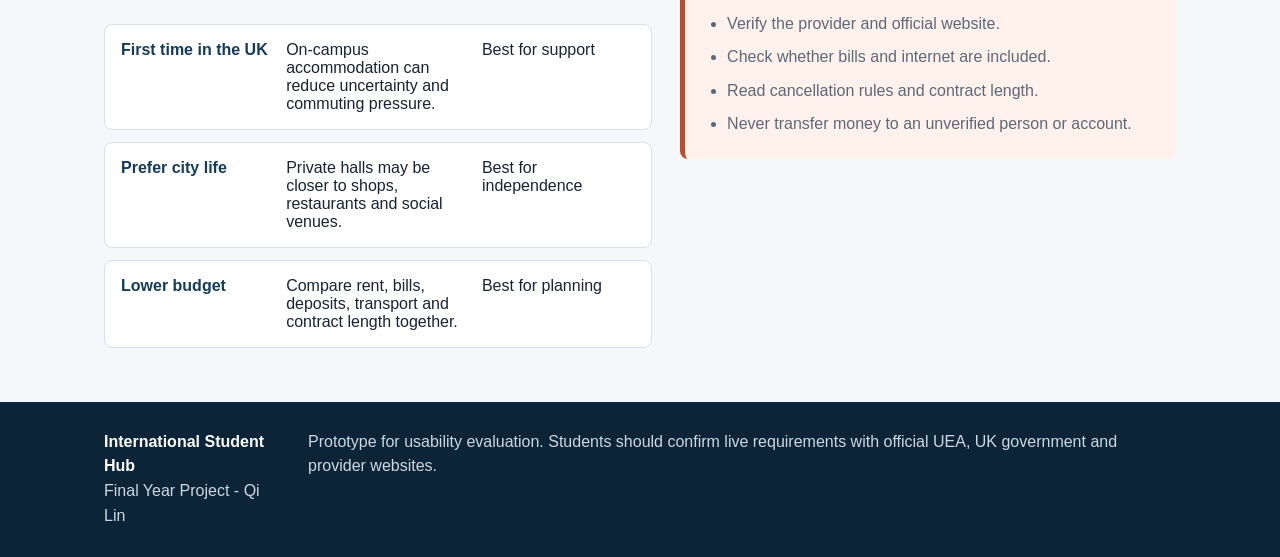
==== commit d0bdb5fa: "updates" ====
--- a/accommodation.html
+++ b/accommodation.html
@@ -3,183 +3,196 @@
 <head>
     <meta charset="UTF-8">
     <meta name="viewport" content="width=device-width, initial-scale=1.0">
-    <title>Accommodation Guide</title>
+    <title>Accommodation Guide - International Student Hub</title>
     <link rel="stylesheet" href="style.css">
 </head>
 <body>
+<a class="skip-link" href="#main-content">Skip to main content</a>
 
-<nav class="navbar">
-    <div class="nav-left">
-        <a href="index.html">Home</a>
-        <a href="guide.html">Guide</a>
-        <a href="accommodation.html">Accommodation</a>
-        <a href="banking.html">Banking</a>
-        <a href="transport.html">Transport</a>
-        <a href="map.html">Map</a>
-        <a href="faq.html">FAQ</a>
-        <a href="events.html">Events</a>
-        <a href="visa.html">Visa Support</a>
-    </div>
+<nav class="navbar" aria-label="Primary navigation">
+    <div class="nav-inner">
+        <a class="brand" href="index.html">
+            <span class="brand-mark">ISH</span>
+            <span>
+                <strong>International Student Hub</strong>
+                <small>UEA arrival support</small>
+            </span>
+        </a>
 
-    <div class="nav-right">
-        <select class="language-select" onchange="changeLanguage(this.value)">
-            <option value="en">🌐 English</option>
-            <option value="zh">🇨🇳 中文</option>
-            <option value="ar">🇸🇦 العربية</option>
-            <option value="hi">🇮🇳 हिन्दी</option>
-            <option value="vi">🇻🇳 Tiếng Việt</option>
-        </select>
+        <div class="nav-links">
+            <a href="index.html">Home</a>
+            <div class="nav-dropdown">
+                <button class="nav-dropdown-toggle" type="button" aria-haspopup="true" aria-expanded="false">Guide</button>
+                <div class="nav-dropdown-menu">
+                    <a href="guide.html">New Student Guide</a>
+                    <a href="accommodation.html">Accommodation</a>
+                    <a href="banking.html">Banking</a>
+                    <a href="transport.html">Transport</a>
+                    <a href="map.html">Campus Map</a>
+                    <a href="faq.html">FAQ</a>
+                </div>
+            </div>
+            <a href="events.html">Events</a>
+            <a href="visa.html">Visa</a>
+            <button class="nav-chat-link" type="button" data-chat-open>Ask Hub</button>
+        </div>
+
+        <div class="nav-actions">
+            <select class="language-select" aria-label="Language preference">
+                <option value="en">English</option>
+                <option value="zh">Chinese</option>
+                <option value="th">Thai (future work)</option>
+                <option value="vi">Vietnamese (future work)</option>
+            </select>
+        </div>
     </div>
 </nav>
 
-<header>
-    <h1>Accommodation Guide</h1>
-    <p>Practical housing guidance for international students in Norwich.</p>
+<header class="page-hero">
+    <div class="content-wrap">
+        <span class="eyebrow">Housing decisions</span>
+        <h1>Accommodation Guide</h1>
+        <p>Compare common UEA and Norwich housing options, understand what to check before signing, and choose a place that fits your first year.</p>
+    </div>
 </header>
 
-<main>
+<main id="main-content">
+    <section class="content-band surface filter-section">
+        <div class="content-wrap">
+            <div class="section-heading">
+                <div>
+                    <span class="eyebrow muted">Compare options</span>
+                    <h2>Accommodation Finder</h2>
+                    <p>Use the filters to focus on the options most relevant to your situation.</p>
+                </div>
+                <a class="button-link secondary" href="https://www.uea.ac.uk/uea-life/accommodation" target="_blank" rel="noopener">Official UEA accommodation</a>
+            </div>
 
-<section>
-    <h2>UEA On-Campus Accommodation</h2>
-    <p>UEA provides over 3,600 rooms on campus, offering a convenient and supportive environment for students.</p>
+            <div class="filter-bar" aria-label="Accommodation filters">
+                <button class="filter-chip active" type="button" data-filter="all">All</button>
+                <button class="filter-chip" type="button" data-filter="campus">On campus</button>
+                <button class="filter-chip" type="button" data-filter="city">City centre</button>
+                <button class="filter-chip" type="button" data-filter="budget">Budget aware</button>
+                <button class="filter-chip" type="button" data-filter="social">Social facilities</button>
+            </div>
 
-    <div class="info-grid">
+            <div class="card-grid">
+                <article class="option-card" data-category="campus budget">
+                    <span class="badge">On campus</span>
+                    <h3>UEA Residences</h3>
+                    <p>Good for students who want the simplest first-year setup, short walks to teaching spaces and direct access to campus support.</p>
+                    <ul>
+                        <li>Bills are usually included.</li>
+                        <li>Close to library, teaching and campus services.</li>
+                        <li>Useful if this is your first time living in the UK.</li>
+                    </ul>
+                </article>
 
-        <div class="info-card">
-            <span class="badge">On Campus</span>
-            <h3>Crome, Hickling & Barton Houses</h3>
-            <p>Modern UEA residences with en-suite rooms and shared kitchens.</p>
-            <ul>
-                <li>Ensuite bedrooms with shared living space</li>
-                <li>Close to lectures and library</li>
-                <li>No commuting cost</li>
-            </ul>
+                <article class="option-card" data-category="campus social">
+                    <span class="badge">On campus</span>
+                    <h3>Crome, Hickling and Barton Houses</h3>
+                    <p>Modern campus residences with en-suite room options and shared kitchen facilities.</p>
+                    <ul>
+                        <li>Convenient for lectures and societies.</li>
+                        <li>Resident Life support nearby.</li>
+                        <li>No daily commuting cost.</li>
+                    </ul>
+                </article>
+
+                <article class="option-card" data-category="city social">
+                    <span class="badge amber">City centre</span>
+                    <h3>Crown Place</h3>
+                    <p>Private student accommodation in Norwich city centre, suitable for students who want strong social spaces and quick city access.</p>
+                    <ul>
+                        <li>Studios, en-suite rooms and shared flats.</li>
+                        <li>Gym, cinema, games area and study spaces.</li>
+                        <li>Approx. 25 minutes to UEA by bus.</li>
+                    </ul>
+                    <a href="https://www.collegiate-ac.com/uk-student-accommodation/norwich/crown-place/" target="_blank" rel="noopener">View provider</a>
+                </article>
+
+                <article class="option-card" data-category="city social">
+                    <span class="badge amber">City centre</span>
+                    <h3>Pablo Fanque House</h3>
+                    <p>A modern private hall option with en-suite rooms, studios and shared facilities for students who prefer city living.</p>
+                    <ul>
+                        <li>Study rooms, gym and social spaces.</li>
+                        <li>Approx. 20 to 30 minutes to UEA by bus.</li>
+                        <li>Useful for students who want private halls rather than campus halls.</li>
+                    </ul>
+                    <a href="https://www.capitolstudents.com/locations/norwich/pablo-fanque-house/" target="_blank" rel="noopener">View provider</a>
+                </article>
+
+                <article class="option-card" data-category="city budget">
+                    <span class="badge coral">Private</span>
+                    <h3>St Crispin's House</h3>
+                    <p>A private student accommodation option that may suit students comparing lower-cost city accommodation.</p>
+                    <ul>
+                        <li>En-suite and studio options.</li>
+                        <li>Check travel time to UEA before booking.</li>
+                        <li>Compare contract length and total cost.</li>
+                    </ul>
+                </article>
+
+                <article class="option-card" data-category="city budget">
+                    <span class="badge coral">Private</span>
+                    <h3>Benedicts Gate</h3>
+                    <p>Private accommodation near the city centre, useful for students comparing cost, facilities and transport access.</p>
+                    <ul>
+                        <li>En-suite and studio options.</li>
+                        <li>Good access to city facilities.</li>
+                        <li>Check bus routes and contract details.</li>
+                    </ul>
+                </article>
+            </div>
         </div>
+    </section>
 
-        <div class="info-card">
-            <span class="badge">On Campus</span>
-            <h3>General UEA Accommodation</h3>
-            <p>Ideal for first-year and international students.</p>
-            <ul>
-                <li>Bills included (internet, gas, electricity)</li>
-                <li>On-site security and maintenance</li>
-                <li>Support from Resident Life team</li>
-            </ul>
+    <section class="content-band">
+        <div class="content-wrap two-col">
+            <div>
+                <span class="eyebrow muted">Decision guide</span>
+                <h2>How to Choose</h2>
+                <div class="compare-list">
+                    <div class="compare-row">
+                        <strong>First time in the UK</strong>
+                        <span>On-campus accommodation can reduce uncertainty and commuting pressure.</span>
+                        <span>Best for support</span>
+                    </div>
+                    <div class="compare-row">
+                        <strong>Prefer city life</strong>
+                        <span>Private halls may be closer to shops, restaurants and social venues.</span>
+                        <span>Best for independence</span>
+                    </div>
+                    <div class="compare-row">
+                        <strong>Lower budget</strong>
+                        <span>Compare rent, bills, deposits, transport and contract length together.</span>
+                        <span>Best for planning</span>
+                    </div>
+                </div>
+            </div>
+
+            <div class="callout critical">
+                <h2>Before You Pay</h2>
+                <ul>
+                    <li>Verify the provider and official website.</li>
+                    <li>Check whether bills and internet are included.</li>
+                    <li>Read cancellation rules and contract length.</li>
+                    <li>Never transfer money to an unverified person or account.</li>
+                </ul>
+            </div>
         </div>
-
-    </div>
-
-    <p>
-        🔗 <a href="https://www.uea.ac.uk/uea-life/accommodation" target="_blank">
-        View official UEA accommodation
-        </a>
-    </p>
-</section>
-
-
-<section>
-    <h2>Private Student Accommodation (City Centre)</h2>
-
-    <div class="info-grid">
-
-        <div class="info-card">
-            <span class="badge">City Centre</span>
-            <h3>Crown Place</h3>
-            <p>Located in Norwich city centre with strong social environment.</p>
-            <ul>
-                <li>Studios, ensuite rooms and shared flats</li>
-                <li>Gym, cinema, games area and social spaces</li>
-                <li>All bills included</li>
-                <li>~25 min bus to UEA</li>
-            </ul>
-            <p>
-                🔗 <a href="https://www.collegiate-ac.com/uk-student-accommodation/norwich/crown-place/" target="_blank">
-                View Crown Place
-                </a>
-            </p>
-        </div>
-
-        <div class="info-card">
-            <span class="badge">City Centre</span>
-            <h3>Pablo Fanque House</h3>
-            <p>Modern accommodation with strong facilities and central location.</p>
-            <ul>
-                <li>Ensuite rooms (shared kitchen)</li>
-                <li>Private studio apartments</li>
-                <li>Gym, cinema, study rooms and social spaces</li>
-                <li>~20–30 min to UEA by bus</li>
-            </ul>
-            <p>
-                🔗 <a href="https://www.capitolstudents.com/locations/norwich/pablo-fanque-house/" target="_blank">
-                View Pablo Fanque House
-                </a>
-            </p>
-        </div>
-
-    </div>
-</section>
-
-
-<section>
-    <h2>Other Popular Options</h2>
-
-    <div class="info-grid">
-
-        <div class="info-card">
-            <span class="badge">Private</span>
-            <h3>St Crispin’s House</h3>
-            <p>Affordable student accommodation in Norwich.</p>
-            <ul>
-                <li>Ensuite and studio rooms</li>
-                <li>Lower price range compared to others</li>
-                <li>Good for budget-conscious students</li>
-            </ul>
-        </div>
-
-        <div class="info-card">
-            <span class="badge">Private</span>
-            <h3>Benedicts Gate</h3>
-            <p>Modern accommodation near city centre.</p>
-            <ul>
-                <li>Ensuite and studio options</li>
-                <li>Good transport access</li>
-                <li>Balanced cost and quality</li>
-            </ul>
-        </div>
-
-    </div>
-</section>
-
-
-<section>
-    <h2>How to Choose (Quick Guide)</h2>
-
-    <ul>
-        <li><strong>First time in UK →</strong> choose UEA on-campus</li>
-        <li><strong>Want social life →</strong> Crown Place</li>
-        <li><strong>Want modern facilities →</strong> Pablo Fanque House</li>
-        <li><strong>Lower budget →</strong> St Crispin’s House</li>
-    </ul>
-
-</section>
-
-
-<section>
-    <h2>Important Tips</h2>
-    <ul>
-        <li>Check contract length (usually 40–51 weeks)</li>
-        <li>Confirm bills are included</li>
-        <li>Check distance to UEA and bus routes</li>
-        <li>Never pay before verifying the provider</li>
-    </ul>
-</section>
-
+    </section>
 </main>
 
-<footer>
-    <p>Final Year Project — Qi Lin</p>
+<footer class="site-footer">
+    <div class="footer-inner">
+        <p><strong>International Student Hub</strong><br>Final Year Project - Qi Lin</p>
+        <p>Prototype for usability evaluation. Students should confirm live requirements with official UEA, UK government and provider websites.</p>
+    </div>
 </footer>
 
+<div class="toast" data-toast role="status" aria-live="polite"></div>
 <script src="script.js"></script>
 </body>
-</html>+</html>
--- a/style.css
+++ b/style.css
@@ -1,204 +1,1331 @@
+/*
+   Main stylesheet for the International Student Hub prototype.
+   CSS uses block comments like this because // comments are not valid in CSS.
+   The file is organised from global styles, to page sections, to interactive
+   components, then responsive layouts.
+*/
+
+/* Global design tokens used across the whole website. */
+:root {
+    /* Core text and background colours. */
+    --ink: #182233;
+    --muted: #5d6877;
+    --bg: #f5f7fa;
+    --surface: #ffffff;
+    --surface-soft: #eef7f6;
+    --surface-warm: #fff8eb;
+
+    /* Brand colours used for navigation, buttons and highlights. */
+    --brand: #123b5d;
+    --brand-dark: #0b2438;
+    --teal: #0f766e;
+    --amber: #d97706;
+    --coral: #be4b2c;
+
+    /* Reusable borders, radius, shadows and page width. */
+    --line: #d8e1ea;
+    --line-strong: #bdcbd8;
+    --radius: 8px;
+    --shadow: 0 18px 45px rgba(18, 59, 93, 0.14);
+    --shadow-soft: 0 8px 22px rgba(18, 59, 93, 0.07);
+    --max-width: 1120px;
+}
+
+/* Reset default browser sizing so spacing is easier to control. */
 * {
     box-sizing: border-box;
+}
+
+/* Base page styling and accessible focus states. */
+html {
+    scroll-behavior: smooth;
+}
+
+body {
     margin: 0;
-    padding: 0;
-}
-
-body {
-    font-family: Arial, sans-serif;
-    background-color: #f5f7fa;
-    color: #222;
-}
-
+    font-family: "Segoe UI", Arial, Helvetica, sans-serif;
+    /* The light background keeps the pages clean while still giving depth at the top. */
+    background:
+        linear-gradient(180deg, #ffffff 0, var(--bg) 360px),
+        var(--bg);
+    color: var(--ink);
+    text-rendering: optimizeLegibility;
+}
+
+a {
+    color: var(--teal);
+    text-underline-offset: 3px;
+}
+
+a:hover {
+    color: var(--brand);
+}
+
+a:focus-visible,
+button:focus-visible,
+select:focus-visible,
+input:focus-visible,
+summary:focus-visible {
+    outline: 3px solid rgba(217, 119, 6, 0.55);
+    outline-offset: 3px;
+}
+
+/* Skip link appears only when keyboard users tab onto it. */
+.skip-link {
+    position: absolute;
+    left: 16px;
+    top: -44px;
+    z-index: 100;
+    background: var(--brand-dark);
+    color: white;
+    padding: 10px 14px;
+    border-radius: var(--radius);
+}
+
+.skip-link:focus {
+    top: 12px;
+}
+
+/* Sticky navigation bar shown on every page. */
 .navbar {
-    background-color: #003b5c;
-    padding: 12px 20px;
-    display: grid;
-    grid-template-columns: 1fr auto 1fr;
-    align-items: center;
+    /* Sticky keeps the main navigation available while users scroll long guide pages. */
     position: sticky;
     top: 0;
-    z-index: 10;
-}
-
-.nav-left {
-    grid-column: 2;
+    z-index: 50;
+    background: rgba(255, 255, 255, 0.96);
+    border-bottom: 1px solid var(--line);
+    backdrop-filter: blur(12px);
+    box-shadow: 0 1px 0 rgba(18, 59, 93, 0.02);
+}
+
+.nav-inner {
+    /* Three columns: logo, navigation links, language selector. */
+    max-width: calc(var(--max-width) + 48px);
+    margin: 0 auto;
+    padding: 12px 24px;
+    display: grid;
+    grid-template-columns: auto 1fr auto;
+    gap: 18px;
+    align-items: center;
+}
+
+/* Brand area with the ISH mark and project name. */
+.brand {
+    display: inline-flex;
+    gap: 10px;
+    align-items: center;
+    text-decoration: none;
+    color: var(--ink);
+    min-width: 205px;
+}
+
+.brand-mark {
+    width: 42px;
+    height: 42px;
+    display: grid;
+    place-items: center;
+    border-radius: var(--radius);
+    background:
+        linear-gradient(135deg, var(--brand), var(--teal));
+    color: white;
+    font-weight: 800;
+    font-size: 14px;
+}
+
+.brand strong {
+    display: block;
+    font-size: 15px;
+}
+
+.brand small {
+    display: block;
+    color: var(--muted);
+    font-size: 12px;
+    margin-top: 2px;
+}
+
+/* Main navigation links, dropdown button and chatbot button. */
+.nav-links {
     display: flex;
+    flex-wrap: wrap;
     justify-content: center;
-    flex-wrap: wrap;
-    gap: 14px;
-}
-
-.nav-left a {
-    color: white;
+    gap: 6px;
+    align-items: center;
+}
+
+.nav-links a,
+.nav-dropdown-toggle,
+.nav-chat-link {
+    color: var(--muted);
     text-decoration: none;
-    font-weight: bold;
-    font-size: 14px;
-}
-
-.nav-left a:hover {
-    text-decoration: underline;
-}
-
-.nav-right {
-    grid-column: 3;
-    justify-self: end;
+    font-weight: 700;
+    font-size: 13px;
+    padding: 9px 10px;
+    border-radius: var(--radius);
+    border: 0;
+    background: transparent;
+    font-family: inherit;
+    cursor: pointer;
+    transition: background 0.18s ease, color 0.18s ease;
+}
+
+.nav-links a:hover,
+.nav-links a.active,
+.nav-dropdown-toggle:hover,
+.nav-dropdown-toggle.active,
+.nav-chat-link:hover {
+    color: var(--brand);
+    background: #e8f1f4;
+}
+
+/* Guide dropdown menu for related support pages. */
+.nav-dropdown {
+    position: relative;
+}
+
+.nav-dropdown-toggle {
+    display: inline-flex;
+    align-items: center;
+    gap: 7px;
+}
+
+.nav-dropdown-toggle::after {
+    content: "";
+    width: 7px;
+    height: 7px;
+    border-right: 2px solid currentColor;
+    border-bottom: 2px solid currentColor;
+    transform: rotate(45deg) translateY(-2px);
+    transition: transform 0.18s ease;
+}
+
+.nav-dropdown.open .nav-dropdown-toggle::after,
+.nav-dropdown:hover .nav-dropdown-toggle::after {
+    transform: rotate(225deg) translateY(-2px);
+}
+
+.nav-dropdown-menu {
+    /* Hidden by default; the open/hover states below reveal it. */
+    position: absolute;
+    left: 50%;
+    top: calc(100% + 10px);
+    width: 240px;
+    padding: 8px;
+    border: 1px solid var(--line);
+    border-radius: var(--radius);
+    background: white;
+    box-shadow: var(--shadow);
+    transform: translateX(-50%) translateY(8px);
+    opacity: 0;
+    visibility: hidden;
+    pointer-events: none;
+    transition: opacity 0.18s ease, transform 0.18s ease, visibility 0.18s ease;
+}
+
+.nav-dropdown-menu::before {
+    content: "";
+    position: absolute;
+    left: 0;
+    right: 0;
+    top: -12px;
+    height: 12px;
+}
+
+.nav-dropdown.open .nav-dropdown-menu,
+.nav-dropdown:hover .nav-dropdown-menu,
+.nav-dropdown:focus-within .nav-dropdown-menu {
+    opacity: 1;
+    visibility: visible;
+    pointer-events: auto;
+    transform: translateX(-50%) translateY(0);
+}
+
+.nav-dropdown-menu a {
+    display: block;
+    padding: 11px 12px;
+    color: var(--ink);
+}
+
+.nav-dropdown-menu a + a {
+    margin-top: 2px;
+}
+
+.nav-chat-link {
+    background: var(--brand);
+    color: white;
+}
+
+.nav-chat-link:hover {
+    background: var(--teal);
+    color: white;
+}
+
+/* Language selector in the top-right navigation area. */
+.nav-actions {
+    display: flex;
+    justify-content: flex-end;
 }
 
 .language-select {
-    padding: 8px 10px;
-    border-radius: 8px;
-    border: none;
-    font-weight: bold;
-    color: #003b5c;
+    min-width: 132px;
+    padding: 10px 12px;
+    border: 1px solid var(--line);
+    border-radius: var(--radius);
     background: white;
-    cursor: pointer;
-}
-header {
-    background: linear-gradient(135deg, #003b5c, #005b8f);
-    color: white;
-    padding: 60px 20px;
-    text-align: center;
-}
-
-header h1 {
-    font-size: 38px;
-    margin-bottom: 10px;
-    color: white;
-}
-
-header p {
-    color: #e6f4ff;
-    font-size: 17px;
-}
-
-main {
-    max-width: 950px;
-    margin: 40px auto;
-    padding: 0 20px;
-}
-
-section {
-    background: white;
-    padding: 24px;
-    border-radius: 14px;
-    margin-bottom: 26px;
-    box-shadow: 0 4px 12px rgba(0,0,0,0.04);
-}
-
-h2 {
-    color: #003b5c;
-    margin-bottom: 14px;
-}
-
-h3 {
-    color: #003b5c;
-    margin: 12px 0 8px;
-}
-
+    color: var(--brand);
+    font-weight: 700;
+}
+
+/* Homepage hero section with the student background image. */
+.home-hero {
+    /* Dark overlay + real student image makes the homepage feel less like coursework. */
+    position: relative;
+    min-height: 690px;
+    display: flex;
+    align-items: center;
+    overflow: hidden;
+    color: white;
+    background:
+        linear-gradient(90deg, rgba(7, 20, 32, 0.96) 0%, rgba(13, 39, 61, 0.9) 37%, rgba(13, 39, 61, 0.46) 74%, rgba(13, 39, 61, 0.18) 100%),
+        url("assets/student-hero.png") center / cover no-repeat,
+        var(--brand-dark);
+}
+
+.home-hero::before {
+    /* Subtle grid texture adds structure without distracting from the hero image. */
+    content: "";
+    position: absolute;
+    inset: 0;
+    background:
+        linear-gradient(rgba(255, 255, 255, 0.07) 1px, transparent 1px),
+        linear-gradient(90deg, rgba(255, 255, 255, 0.07) 1px, transparent 1px);
+    background-size: 72px 72px;
+    mask-image: linear-gradient(90deg, rgba(0, 0, 0, 0.92), rgba(0, 0, 0, 0.1));
+}
+
+.home-hero::after {
+    /* Fades the image into the page background so the next section is not abrupt. */
+    content: "";
+    position: absolute;
+    inset: auto 0 0;
+    height: 118px;
+    background: linear-gradient(180deg, transparent, var(--bg));
+}
+
+/* Inner homepage hero content and search panel. */
+.hero-content {
+    /* z-index places the content above the hero overlays. */
+    position: relative;
+    z-index: 1;
+    width: min(var(--max-width), 100%);
+    margin: 0 auto;
+    padding: 70px 24px;
+}
+
+.eyebrow {
+    display: inline-block;
+    margin: 0 0 14px;
+    color: inherit;
+    font-size: 13px;
+    font-weight: 800;
+    text-transform: uppercase;
+    letter-spacing: 0.04em;
+}
+
+.home-hero .eyebrow {
+    color: #b7ebe4;
+}
+
+.home-hero .muted {
+    color: #e6eef5;
+}
+
+h1,
+h2,
+h3,
 p {
-    color: #555;
-    line-height: 1.6;
-    margin-bottom: 10px;
-}
-
-ul, ol {
-    margin-left: 22px;
-    line-height: 1.7;
-}
-
-.grid, .info-grid {
+    margin-top: 0;
+}
+
+h1 {
+    max-width: 760px;
+    margin-bottom: 16px;
+    font-size: 3.55rem;
+    line-height: 1.04;
+    letter-spacing: 0;
+}
+
+.hero-lede {
+    max-width: 670px;
+    margin-bottom: 28px;
+    color: #e6eef5;
+    font-size: 19px;
+    line-height: 1.65;
+}
+
+.hero-search {
+    max-width: 760px;
+    padding: 18px;
+    border: 1px solid rgba(255, 255, 255, 0.18);
+    border-radius: var(--radius);
+    background: rgba(255, 255, 255, 0.09);
+    box-shadow: 0 24px 70px rgba(3, 12, 22, 0.32);
+    backdrop-filter: blur(12px);
+}
+
+.hero-search label,
+.field-label {
+    display: block;
+    margin-bottom: 8px;
+    font-weight: 800;
+}
+
+.search-box {
+    /* Input takes the available width while the search button stays compact. */
     display: grid;
-    grid-template-columns: repeat(auto-fit, minmax(220px, 1fr));
-    gap: 18px;
-    margin-top: 15px;
-}
-
-.card {
-    display: block;
-    background: white;
-    padding: 24px;
-    border-radius: 15px;
-    text-align: center;
-    text-decoration: none;
-    color: #003b5c;
-    font-weight: bold;
-    box-shadow: 0 4px 10px rgba(0,0,0,0.08);
-    transition: 0.2s ease;
-}
-
-.card:hover {
-    transform: translateY(-5px);
-    box-shadow: 0 8px 20px rgba(0,0,0,0.12);
-}
-
-.external::after {
-    content: " ↗";
-    font-size: 13px;
-}
-
+    grid-template-columns: 1fr auto;
+    gap: 10px;
+}
+
+.search-box input,
 .search {
     width: 100%;
-    padding: 15px;
-    border-radius: 10px;
-    border: 1px solid #ccc;
+    min-height: 52px;
+    border: 1px solid rgba(255, 255, 255, 0.22);
+    border-radius: var(--radius);
+    padding: 0 16px;
     font-size: 16px;
-}
-
-.search-section {
-    text-align: center;
-}
-
-.info-card {
-    background: #f8fbfd;
-    border-left: 5px solid #005b8f;
-    padding: 18px;
-    border-radius: 12px;
-}
-
+    color: var(--ink);
+    outline: 0;
+}
+
+.search-box button,
+.button-link,
+.primary-link {
+    display: inline-flex;
+    align-items: center;
+    justify-content: center;
+    gap: 8px;
+    min-height: 44px;
+    border: 0;
+    border-radius: var(--radius);
+    padding: 0 16px;
+    background: var(--amber);
+    color: #171717;
+    font-weight: 800;
+    text-decoration: none;
+    cursor: pointer;
+    transition: transform 0.18s ease, box-shadow 0.18s ease, filter 0.18s ease;
+}
+
+.button-link {
+    margin: 8px 8px 0 0;
+    background: var(--brand);
+    color: white;
+}
+
+.button-link.secondary {
+    background: #e8f1f4;
+    color: var(--brand);
+}
+
+.primary-link:hover,
+.search-box button:hover,
+.button-link:hover {
+    filter: brightness(0.96);
+    transform: translateY(-1px);
+}
+
+.primary-link:hover,
+.search-box button:hover {
+    color: #171717;
+}
+
+.button-link:hover {
+    color: white;
+}
+
+.button-link.secondary:hover {
+    color: var(--brand);
+}
+
+.search-results {
+    /* Search suggestions appear as compact cards under the search box. */
+    display: grid;
+    grid-template-columns: repeat(3, minmax(0, 1fr));
+    gap: 10px;
+    margin-top: 14px;
+}
+
+.search-result {
+    display: block;
+    padding: 14px;
+    border: 1px solid rgba(255, 255, 255, 0.26);
+    border-radius: var(--radius);
+    background: rgba(255, 255, 255, 0.12);
+    color: white;
+    text-decoration: none;
+    transition: background 0.18s ease, transform 0.18s ease;
+}
+
+.search-result:hover {
+    background: rgba(255, 255, 255, 0.18);
+    color: white;
+    transform: translateY(-2px);
+}
+
+.search-result strong {
+    display: block;
+    margin-bottom: 4px;
+}
+
+.search-result span {
+    color: #dce9f1;
+    font-size: 13px;
+    line-height: 1.4;
+}
+
+/* Reusable page hero used by internal pages. */
+.page-hero {
+    /* Internal pages reuse the same visual language but need a shorter header. */
+    position: relative;
+    overflow: hidden;
+    background:
+        linear-gradient(90deg, rgba(7, 20, 32, 0.94), rgba(18, 59, 93, 0.84), rgba(15, 118, 110, 0.66)),
+        url("assets/student-hero.png") center / cover no-repeat,
+        var(--brand);
+    color: white;
+    padding: 68px 0;
+}
+
+.page-hero::after {
+    content: "";
+    position: absolute;
+    inset: 0;
+    background:
+        linear-gradient(rgba(255, 255, 255, 0.06) 1px, transparent 1px),
+        linear-gradient(90deg, rgba(255, 255, 255, 0.06) 1px, transparent 1px);
+    background-size: 56px 56px;
+    mask-image: linear-gradient(90deg, rgba(0, 0, 0, 0.85), transparent);
+}
+
+.page-hero .content-wrap {
+    position: relative;
+    z-index: 1;
+}
+
+.page-hero h1 {
+    font-size: 2.7rem;
+}
+
+.page-hero p {
+    max-width: 720px;
+    color: #e8f1f4;
+    font-size: 18px;
+    line-height: 1.6;
+}
+
+/* Main content layout wrappers and full-width content bands. */
+main {
+    min-height: 60vh;
+}
+
+.content-band {
+    padding: 54px 0;
+}
+
+.content-band.surface {
+    background: var(--surface);
+    border-top: 1px solid var(--line);
+    border-bottom: 1px solid var(--line);
+}
+
+.content-band.tint {
+    background: var(--surface-soft);
+}
+
+.content-wrap {
+    width: min(var(--max-width), 100%);
+    margin: 0 auto;
+    padding: 0 24px;
+}
+
+/* Section headings keep titles and actions aligned. */
+.section-heading {
+    display: flex;
+    align-items: flex-end;
+    justify-content: space-between;
+    gap: 22px;
+    margin-bottom: 22px;
+}
+
+.section-heading h2 {
+    margin-bottom: 6px;
+    color: var(--brand);
+    font-size: 2.05rem;
+    line-height: 1.16;
+}
+
+.section-heading p,
+.muted {
+    color: var(--muted);
+    line-height: 1.65;
+}
+
+/* Responsive grids used for cards and information blocks. */
+.grid,
+.info-grid,
+.card-grid {
+    display: grid;
+    grid-template-columns: repeat(3, minmax(0, 1fr));
+    gap: 18px;
+}
+
+.two-col {
+    display: grid;
+    grid-template-columns: 1.05fr 0.95fr;
+    gap: 28px;
+    align-items: start;
+}
+
+/* Shared card styling used across guide, accommodation, transport and events. */
+.card,
+.info-card,
+.option-card,
+.step-card,
+.stat-card,
+.location-card,
+.event-card {
+    display: block;
+    min-height: 100%;
+    padding: 22px;
+    border: 1px solid var(--line);
+    border-radius: var(--radius);
+    background: var(--surface);
+    color: var(--ink);
+    text-decoration: none;
+    box-shadow: var(--shadow-soft);
+}
+
+.card,
+.option-card,
+.info-card,
+.event-card,
+.step-card,
+.stat-card,
+.location-card {
+    position: relative;
+    overflow: hidden;
+}
+
+.card::before,
+.option-card::before,
+.info-card::before,
+.event-card::before,
+.step-card::before,
+.stat-card::before,
+.location-card::before {
+    content: "";
+    position: absolute;
+    inset: 0 0 auto;
+    height: 4px;
+    background: linear-gradient(90deg, var(--teal), var(--amber));
+}
+
+.card:hover,
+.option-card:hover,
+.event-card:hover {
+    transform: translateY(-3px);
+    box-shadow: var(--shadow);
+}
+
+.card,
+.option-card,
+.event-card {
+    transition: transform 0.18s ease, box-shadow 0.18s ease;
+}
+
+.card strong,
+.info-card h3,
+.option-card h3,
+.step-card h3,
+.location-card h3,
+.event-card h3 {
+    color: var(--brand);
+}
+
+.card p,
+.info-card p,
+.option-card p,
+.step-card p,
+.location-card p,
+.event-card p {
+    color: var(--muted);
+    line-height: 1.55;
+}
+
+.card strong {
+    display: block;
+    margin-bottom: 8px;
+    font-size: 1.05rem;
+}
+
+.card-label,
 .badge {
     display: inline-block;
-    background: #e6f4ff;
-    color: #003b5c;
-    padding: 6px 10px;
-    border-radius: 20px;
+    margin-bottom: 12px;
+    padding: 6px 9px;
+    border-radius: var(--radius);
+    background: #e7f4f2;
+    color: var(--teal);
+    font-size: 12px;
+    font-weight: 800;
+    text-transform: uppercase;
+}
+
+.badge.amber,
+.card-label.amber {
+    background: #fff2d9;
+    color: var(--amber);
+}
+
+.badge.coral,
+.card-label.coral {
+    background: #fce8e1;
+    color: var(--coral);
+}
+
+/* Homepage statistics row showing project/user-centred design evidence. */
+.stat-row {
+    display: grid;
+    grid-template-columns: repeat(4, minmax(0, 1fr));
+    gap: 14px;
+    margin-top: 26px;
+}
+
+.stat-card strong {
+    display: block;
+    margin-bottom: 8px;
+    color: var(--brand);
+    font-size: 1.8rem;
+}
+
+.stat-card span {
+    color: var(--muted);
+    font-size: 14px;
+    line-height: 1.45;
+}
+
+.quick-links {
+    display: flex;
+    flex-wrap: wrap;
+    gap: 10px;
+    margin-top: 18px;
+}
+
+/* Timeline layout for step-by-step guide and banking process. */
+.timeline {
+    display: grid;
+    gap: 14px;
+}
+
+.timeline-item {
+    display: grid;
+    grid-template-columns: 80px 1fr;
+    gap: 18px;
+    align-items: start;
+    padding: 18px 0;
+    border-bottom: 1px solid var(--line);
+}
+
+.timeline-item:last-child {
+    border-bottom: 0;
+}
+
+.timeline-item .when {
+    color: var(--teal);
+    font-weight: 800;
+}
+
+ul,
+ol {
+    margin: 0 0 0 20px;
+    padding: 0;
+    color: var(--muted);
+    line-height: 1.7;
+}
+
+li + li {
+    margin-top: 6px;
+}
+
+/* Filter buttons used to show/hide page cards by category. */
+.filter-bar {
+    /* Wrapping allows filters to stay usable on smaller screens. */
+    display: flex;
+    flex-wrap: wrap;
+    gap: 10px;
+    margin-bottom: 20px;
+}
+
+.filter-chip {
+    border: 1px solid var(--line);
+    border-radius: 8px;
+    background: white;
+    color: var(--brand);
+    padding: 10px 12px;
+    font-weight: 800;
+    cursor: pointer;
+    transition: background 0.18s ease, color 0.18s ease, transform 0.18s ease;
+}
+
+.filter-chip.active,
+.filter-chip:hover {
+    background: var(--brand);
+    color: white;
+    transform: translateY(-1px);
+}
+
+/* Comparison rows used for decision guides and external system links. */
+.compare-list {
+    display: grid;
+    gap: 12px;
+}
+
+.compare-row {
+    display: grid;
+    grid-template-columns: 1fr 1.2fr 1fr;
+    gap: 12px;
+    padding: 16px;
+    border: 1px solid var(--line);
+    border-radius: var(--radius);
+    background: white;
+}
+
+.compare-row strong {
+    color: var(--brand);
+}
+
+/* Highlighted notes and warnings. */
+.callout {
+    padding: 22px;
+    border-left: 5px solid var(--amber);
+    border-radius: var(--radius);
+    background: var(--surface-warm);
+}
+
+.callout.critical {
+    border-left-color: var(--coral);
+    background: #fff1ec;
+}
+
+/* Interactive banking checklist and progress bar. */
+.checklist-panel {
+    padding: 24px;
+    border: 1px solid var(--line);
+    border-radius: var(--radius);
+    background: white;
+    box-shadow: var(--shadow-soft);
+}
+
+.progress-track {
+    height: 10px;
+    overflow: hidden;
+    border-radius: 8px;
+    background: #e6edf3;
+    margin: 14px 0 18px;
+}
+
+.progress-fill {
+    /* JavaScript updates this width as checklist boxes are ticked. */
+    width: 0;
+    height: 100%;
+    border-radius: 8px;
+    background: linear-gradient(90deg, var(--teal), var(--amber));
+    transition: width 0.2s ease;
+}
+
+.checklist {
+    display: grid;
+    gap: 10px;
+}
+
+.check-item {
+    display: flex;
+    gap: 10px;
+    align-items: flex-start;
+    color: var(--ink);
+    line-height: 1.45;
+    cursor: pointer;
+}
+
+.check-item input {
+    margin-top: 3px;
+    accent-color: var(--teal);
+}
+
+.check-item:hover {
+    color: var(--brand);
+}
+
+/* FAQ accordion styling. */
+details {
+    border: 1px solid var(--line);
+    border-radius: var(--radius);
+    background: white;
+    margin-bottom: 12px;
+    overflow: hidden;
+}
+
+summary {
+    cursor: pointer;
+    padding: 18px 20px;
+    color: var(--brand);
+    font-weight: 800;
+    list-style-position: outside;
+    transition: background 0.18s ease;
+}
+
+summary:hover {
+    background: #f4f8fb;
+}
+
+details p {
+    margin: 0;
+    padding: 0 20px 18px;
+    color: var(--muted);
+    line-height: 1.65;
+}
+
+/* Prototype campus map with clickable pins. */
+.campus-map {
+    /* The map is a prototype drawing made with CSS, not a live map service. */
+    position: relative;
+    min-height: 430px;
+    border: 1px solid var(--line);
+    border-radius: var(--radius);
+    overflow: hidden;
+    background:
+        linear-gradient(90deg, rgba(18, 59, 93, 0.12) 1px, transparent 1px),
+        linear-gradient(rgba(18, 59, 93, 0.12) 1px, transparent 1px),
+        linear-gradient(135deg, #e8f1f4, #f9fbfd);
+    background-size: 58px 58px;
+}
+
+.campus-map::before {
+    content: "UEA Campus";
+    position: absolute;
+    left: 24px;
+    top: 22px;
+    color: rgba(18, 59, 93, 0.22);
+    font-size: 3rem;
+    font-weight: 800;
+}
+
+.map-route {
+    /* Decorative route line gives the map a campus-plan feel. */
+    position: absolute;
+    left: 12%;
+    right: 10%;
+    top: 48%;
+    height: 7px;
+    border-radius: 8px;
+    background: rgba(15, 118, 110, 0.32);
+    transform: rotate(-13deg);
+}
+
+.map-water {
+    position: absolute;
+    right: 8%;
+    bottom: 10%;
+    width: 235px;
+    height: 115px;
+    border-radius: 50%;
+    background: rgba(56, 139, 199, 0.18);
+}
+
+.map-pin {
+    /* Pins are buttons so keyboard and mouse users can both select locations. */
+    position: absolute;
+    border: 0;
+    border-radius: var(--radius);
+    padding: 9px 10px;
+    background: var(--brand);
+    color: white;
+    font-weight: 800;
+    cursor: pointer;
+    box-shadow: var(--shadow);
+    transition: background 0.18s ease, color 0.18s ease, transform 0.18s ease;
+}
+
+.map-pin.active,
+.map-pin:hover {
+    background: var(--amber);
+    color: #171717;
+    transform: translateY(-2px);
+}
+
+/* Each pin is positioned using percentages so it scales with the map area. */
+.pin-library { left: 34%; top: 28%; }
+.pin-union { left: 51%; top: 43%; }
+.pin-medical { left: 18%; top: 60%; }
+.pin-bus { left: 70%; top: 32%; }
+.pin-square { left: 42%; top: 55%; }
+
+.map-detail {
+    min-height: 160px;
+}
+
+/* Temporary notification messages, such as future-work language notices. */
+.toast {
+    /* Toast messages are created by JavaScript for language and future-work feedback. */
+    position: fixed;
+    right: 18px;
+    bottom: 18px;
+    z-index: 80;
+    max-width: 320px;
+    padding: 14px 16px;
+    border-radius: var(--radius);
+    background: var(--brand-dark);
+    color: white;
+    box-shadow: var(--shadow);
+    transform: translateY(20px);
+    opacity: 0;
+    pointer-events: none;
+    transition: opacity 0.2s ease, transform 0.2s ease;
+}
+
+.toast.show {
+    transform: translateY(0);
+    opacity: 1;
+}
+
+/* Floating Hub Assistant chatbot. */
+.chatbot-widget {
+    /* Fixed position keeps the assistant available from every page. */
+    position: fixed;
+    right: 20px;
+    bottom: 20px;
+    z-index: 90;
+    font-family: inherit;
+}
+
+.chatbot-fab {
+    min-height: 50px;
+    padding: 0 18px;
+    border: 0;
+    border-radius: 999px;
+    background: linear-gradient(135deg, var(--brand), var(--teal));
+    color: white;
+    font-weight: 800;
+    box-shadow: var(--shadow);
+    cursor: pointer;
+}
+
+.chatbot-fab:hover {
+    filter: brightness(1.04);
+}
+
+.chatbot-panel {
+    /* Panel width is capped so it works on both desktop and mobile screens. */
+    position: absolute;
+    right: 0;
+    bottom: 66px;
+    width: min(380px, calc(100vw - 36px));
+    overflow: hidden;
+    border: 1px solid var(--line);
+    border-radius: var(--radius);
+    background: white;
+    box-shadow: 0 24px 70px rgba(3, 12, 22, 0.28);
+}
+
+.chatbot-header {
+    display: flex;
+    align-items: center;
+    justify-content: space-between;
+    gap: 14px;
+    padding: 16px;
+    background: var(--brand-dark);
+    color: white;
+}
+
+.chatbot-header strong,
+.chatbot-header span {
+    display: block;
+}
+
+.chatbot-header span {
+    margin-top: 3px;
+    color: #cdd8e2;
+    font-size: 12px;
+}
+
+.chatbot-header button {
+    border: 1px solid rgba(255, 255, 255, 0.26);
+    border-radius: var(--radius);
+    padding: 8px 10px;
+    background: rgba(255, 255, 255, 0.08);
+    color: white;
+    font-weight: 700;
+    cursor: pointer;
+}
+
+.chatbot-messages {
+    /* Scrollable message area prevents long conversations from covering the page. */
+    display: grid;
+    gap: 10px;
+    max-height: 310px;
+    padding: 16px;
+    overflow-y: auto;
+    background: #f7fafc;
+}
+
+.chatbot-message {
+    max-width: 88%;
+    padding: 11px 12px;
+    border-radius: var(--radius);
+    box-shadow: 0 5px 14px rgba(18, 59, 93, 0.08);
+}
+
+.chatbot-message p {
+    margin: 0;
+    color: inherit;
+    font-size: 14px;
+    line-height: 1.45;
+}
+
+.chatbot-message a {
+    display: inline-block;
+    margin-top: 8px;
     font-size: 13px;
-    font-weight: bold;
-    margin-bottom: 10px;
-}
-
-details {
-    background: #f8fbfd;
-    padding: 15px;
-    border-radius: 10px;
-    margin-bottom: 12px;
-    border: 1px solid #dce8ef;
-}
-
-summary {
-    font-weight: bold;
-    color: #003b5c;
+    font-weight: 800;
+}
+
+.chatbot-message.user {
+    justify-self: end;
+    background: var(--brand);
+    color: white;
+}
+
+.chatbot-message.bot {
+    justify-self: start;
+    background: white;
+    color: var(--ink);
+}
+
+.chatbot-prompts {
+    display: flex;
+    flex-wrap: wrap;
+    gap: 8px;
+    padding: 12px 16px 0;
+    background: white;
+}
+
+.chatbot-prompts button {
+    border: 1px solid var(--line);
+    border-radius: 999px;
+    background: #f4f8fb;
+    color: var(--brand);
+    padding: 8px 10px;
+    font-size: 12px;
+    font-weight: 800;
     cursor: pointer;
 }
 
-.button-link {
-    display: inline-block;
-    padding: 12px 18px;
-    background: #003b5c;
-    color: white;
-    border-radius: 8px;
-    text-decoration: none;
-    font-weight: bold;
-    margin-right: 10px;
-    margin-top: 8px;
-}
-
-.button-link:hover {
-    background: #005b8f;
-}
-
-footer {
-    text-align: center;
-    padding: 20px;
-    color: #666;
-}+.chatbot-prompts button:hover {
+    background: #e8f1f4;
+}
+
+.chatbot-form {
+    display: grid;
+    grid-template-columns: 1fr auto;
+    gap: 8px;
+    padding: 14px 16px 16px;
+    background: white;
+}
+
+.chatbot-form input {
+    min-height: 42px;
+    min-width: 0;
+    border: 1px solid var(--line);
+    border-radius: var(--radius);
+    padding: 0 12px;
+    font-size: 14px;
+}
+
+.chatbot-form button {
+    min-height: 42px;
+    border: 0;
+    border-radius: var(--radius);
+    padding: 0 14px;
+    background: var(--amber);
+    color: #171717;
+    font-weight: 800;
+    cursor: pointer;
+}
+
+/* Footer shared across all pages. */
+.site-footer {
+    background: var(--brand-dark);
+    color: white;
+}
+
+.footer-inner {
+    width: min(var(--max-width), 100%);
+    margin: 0 auto;
+    padding: 28px 24px;
+    display: flex;
+    justify-content: space-between;
+    gap: 24px;
+}
+
+.footer-inner p {
+    margin: 0;
+    color: #cdd8e2;
+    line-height: 1.55;
+}
+
+.footer-inner strong {
+    color: white;
+}
+
+/* Tablet layout adjustments: stack the nav and reduce wide desktop grids. */
+@media (max-width: 980px) {
+    .nav-inner {
+        grid-template-columns: 1fr;
+        gap: 12px;
+    }
+
+    .brand,
+    .nav-actions {
+        justify-self: center;
+    }
+
+    .grid,
+    .info-grid,
+    .card-grid,
+    .stat-row,
+    .search-results,
+    .two-col {
+        grid-template-columns: 1fr 1fr;
+    }
+
+    .home-hero::after {
+        opacity: 1;
+    }
+
+    .home-hero {
+        min-height: 620px;
+        background-position: center right;
+    }
+}
+
+/* Mobile layout adjustments: one-column content and smaller fixed components. */
+@media (max-width: 680px) {
+    .nav-inner,
+    .content-wrap,
+    .hero-content {
+        padding-left: 18px;
+        padding-right: 18px;
+    }
+
+    .home-hero {
+        min-height: auto;
+        background-position: 64% center;
+    }
+
+    .home-hero::before {
+        background-size: 48px 48px;
+    }
+
+    h1 {
+        font-size: 2.35rem;
+    }
+
+    .page-hero h1 {
+        font-size: 2.1rem;
+    }
+
+    .hero-lede,
+    .page-hero p {
+        font-size: 16px;
+    }
+
+    .search-box,
+    .grid,
+    .info-grid,
+    .card-grid,
+    .stat-row,
+    .search-results,
+    .two-col,
+    .compare-row,
+    .timeline-item {
+        grid-template-columns: 1fr;
+    }
+
+    .section-heading,
+    .footer-inner {
+        display: block;
+    }
+
+    .hero-search {
+        padding: 14px;
+    }
+
+    .nav-links {
+        justify-content: center;
+        flex-wrap: wrap;
+        max-width: 100%;
+        overflow: visible;
+        padding: 2px 0 4px;
+    }
+
+    .nav-links a,
+    .nav-dropdown-toggle,
+    .nav-chat-link {
+        flex: 0 0 auto;
+    }
+
+    .nav-dropdown-menu {
+        left: 0;
+        transform: translateY(8px);
+    }
+
+    .nav-dropdown.open .nav-dropdown-menu,
+    .nav-dropdown:hover .nav-dropdown-menu,
+    .nav-dropdown:focus-within .nav-dropdown-menu {
+        transform: translateY(0);
+    }
+
+    .language-select {
+        width: 100%;
+        max-width: 260px;
+    }
+
+    .content-band {
+        padding: 40px 0;
+    }
+
+    .campus-map::before {
+        font-size: 2rem;
+    }
+
+    .map-pin {
+        font-size: 12px;
+        padding: 8px;
+    }
+
+    .chatbot-widget {
+        right: 14px;
+        bottom: 14px;
+    }
+
+    .chatbot-panel {
+        width: calc(100vw - 28px);
+        max-height: calc(100vh - 110px);
+    }
+
+    .chatbot-messages {
+        max-height: 260px;
+    }
+}
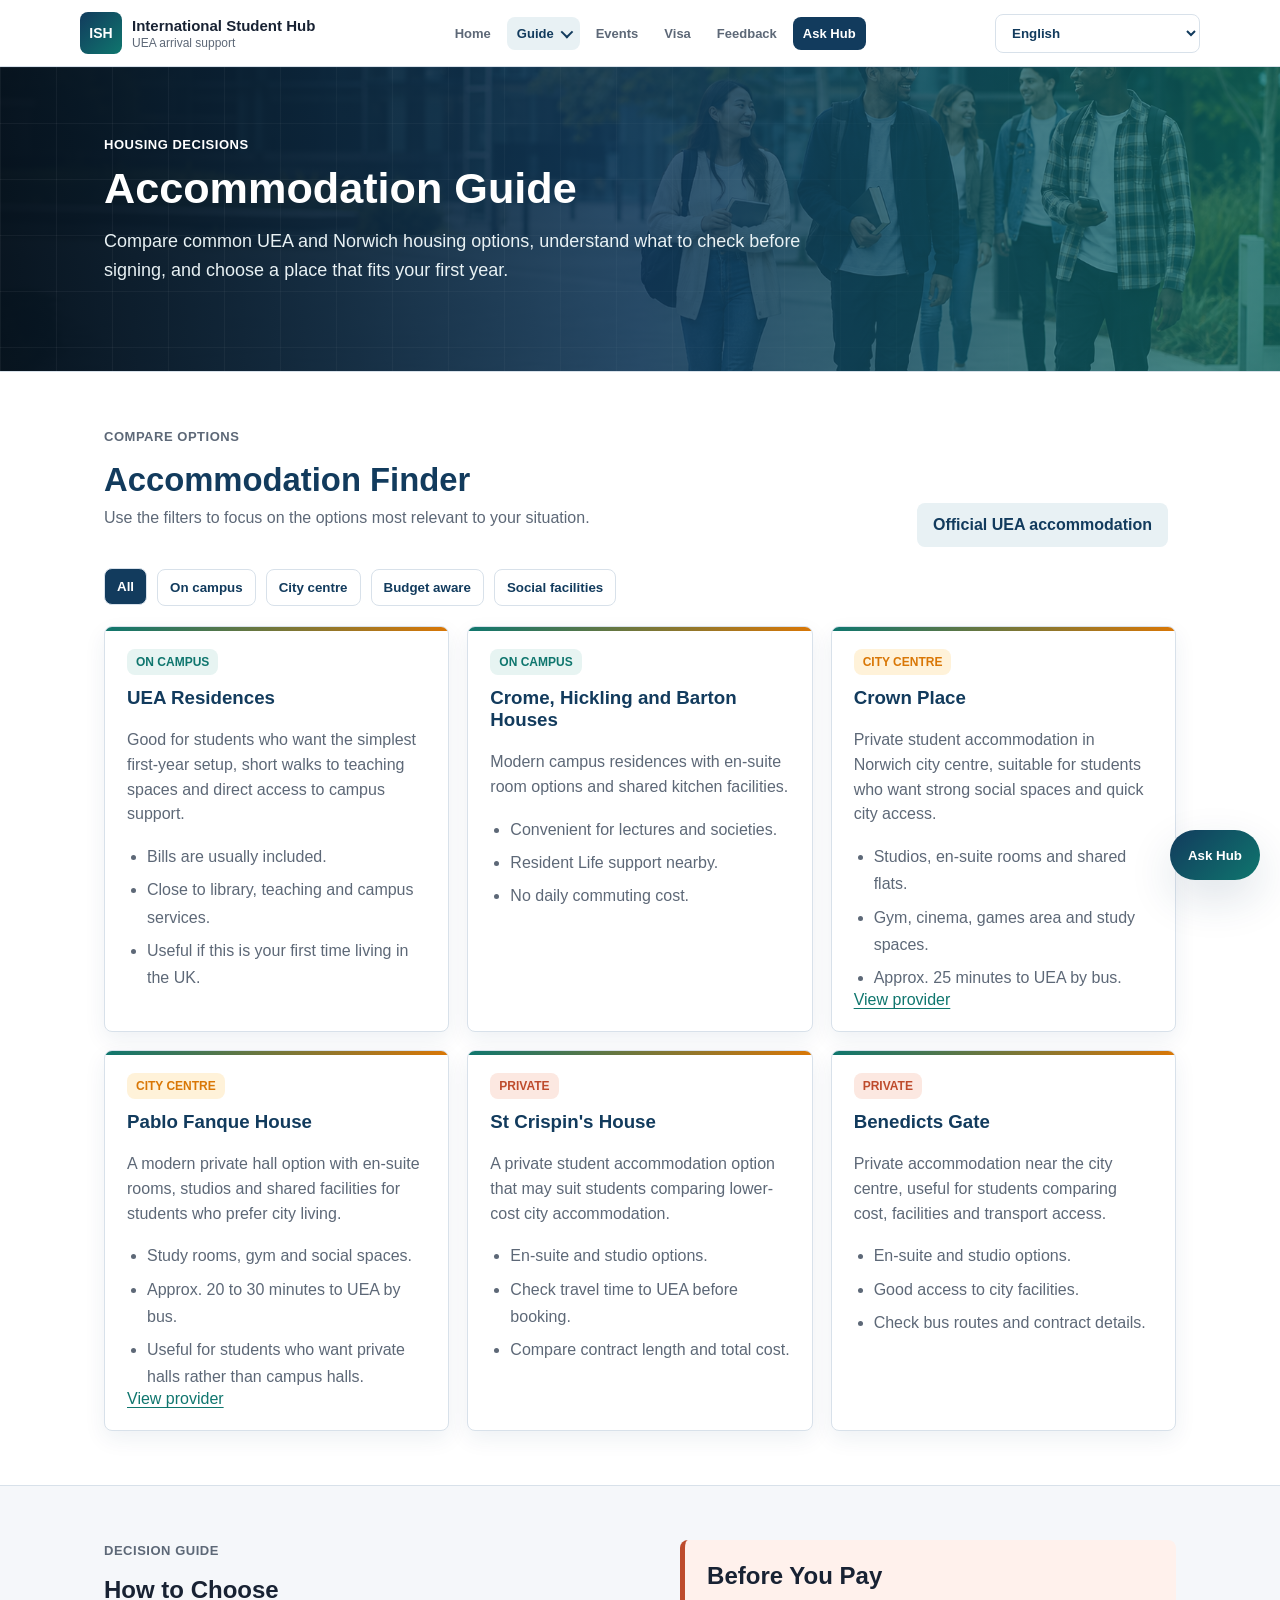
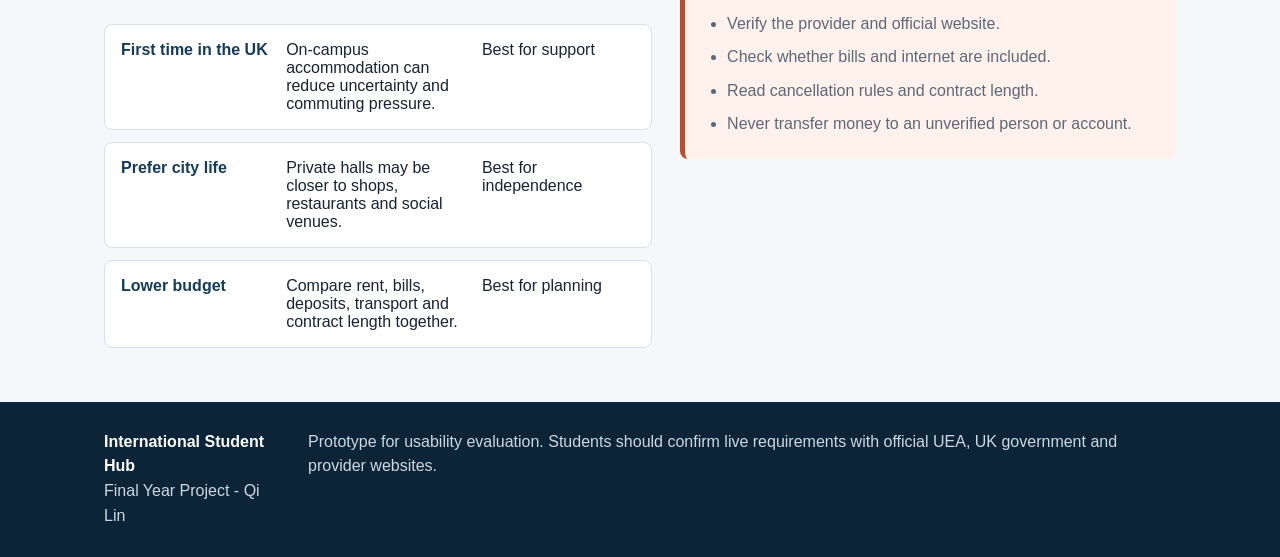
==== commit 82878d77: "feedback page" ====
--- a/accommodation.html
+++ b/accommodation.html
@@ -34,6 +34,7 @@
             </div>
             <a href="events.html">Events</a>
             <a href="visa.html">Visa</a>
+            <a href="feedback.html">Feedback</a>
             <button class="nav-chat-link" type="button" data-chat-open>Ask Hub</button>
         </div>
 
--- a/style.css
+++ b/style.css
@@ -1164,6 +1164,80 @@
     cursor: pointer;
 }
 
+/* Prototype feedback form used for the observation task sheet. */
+.feedback-form {
+    padding: 24px;
+    border: 1px solid var(--line);
+    border-radius: var(--radius);
+    background: white;
+    box-shadow: var(--shadow-soft);
+}
+
+.form-grid {
+    display: grid;
+    grid-template-columns: 1fr 1fr;
+    gap: 16px;
+}
+
+.form-field {
+    display: grid;
+    gap: 8px;
+    color: var(--brand);
+    font-weight: 800;
+}
+
+.form-field-wide {
+    grid-column: 1 / -1;
+}
+
+.form-field input,
+.form-field select,
+.form-field textarea {
+    width: 100%;
+    min-height: 46px;
+    border: 1px solid var(--line);
+    border-radius: var(--radius);
+    padding: 11px 12px;
+    color: var(--ink);
+    font: inherit;
+    font-weight: 500;
+    background: white;
+}
+
+.form-field textarea {
+    resize: vertical;
+    line-height: 1.55;
+}
+
+.form-field [aria-invalid="true"] {
+    border-color: var(--coral);
+    box-shadow: 0 0 0 3px rgba(190, 75, 44, 0.12);
+}
+
+.form-actions {
+    display: flex;
+    flex-wrap: wrap;
+    gap: 10px;
+    align-items: center;
+    margin-top: 18px;
+}
+
+.form-status {
+    min-height: 24px;
+    margin: 16px 0 0;
+    color: var(--muted);
+    font-weight: 700;
+    line-height: 1.5;
+}
+
+.form-status.success {
+    color: var(--teal);
+}
+
+.form-status.error {
+    color: var(--coral);
+}
+
 /* Footer shared across all pages. */
 .site-footer {
     background: var(--brand-dark);
@@ -1255,6 +1329,7 @@
     .grid,
     .info-grid,
     .card-grid,
+    .form-grid,
     .stat-row,
     .search-results,
     .two-col,
